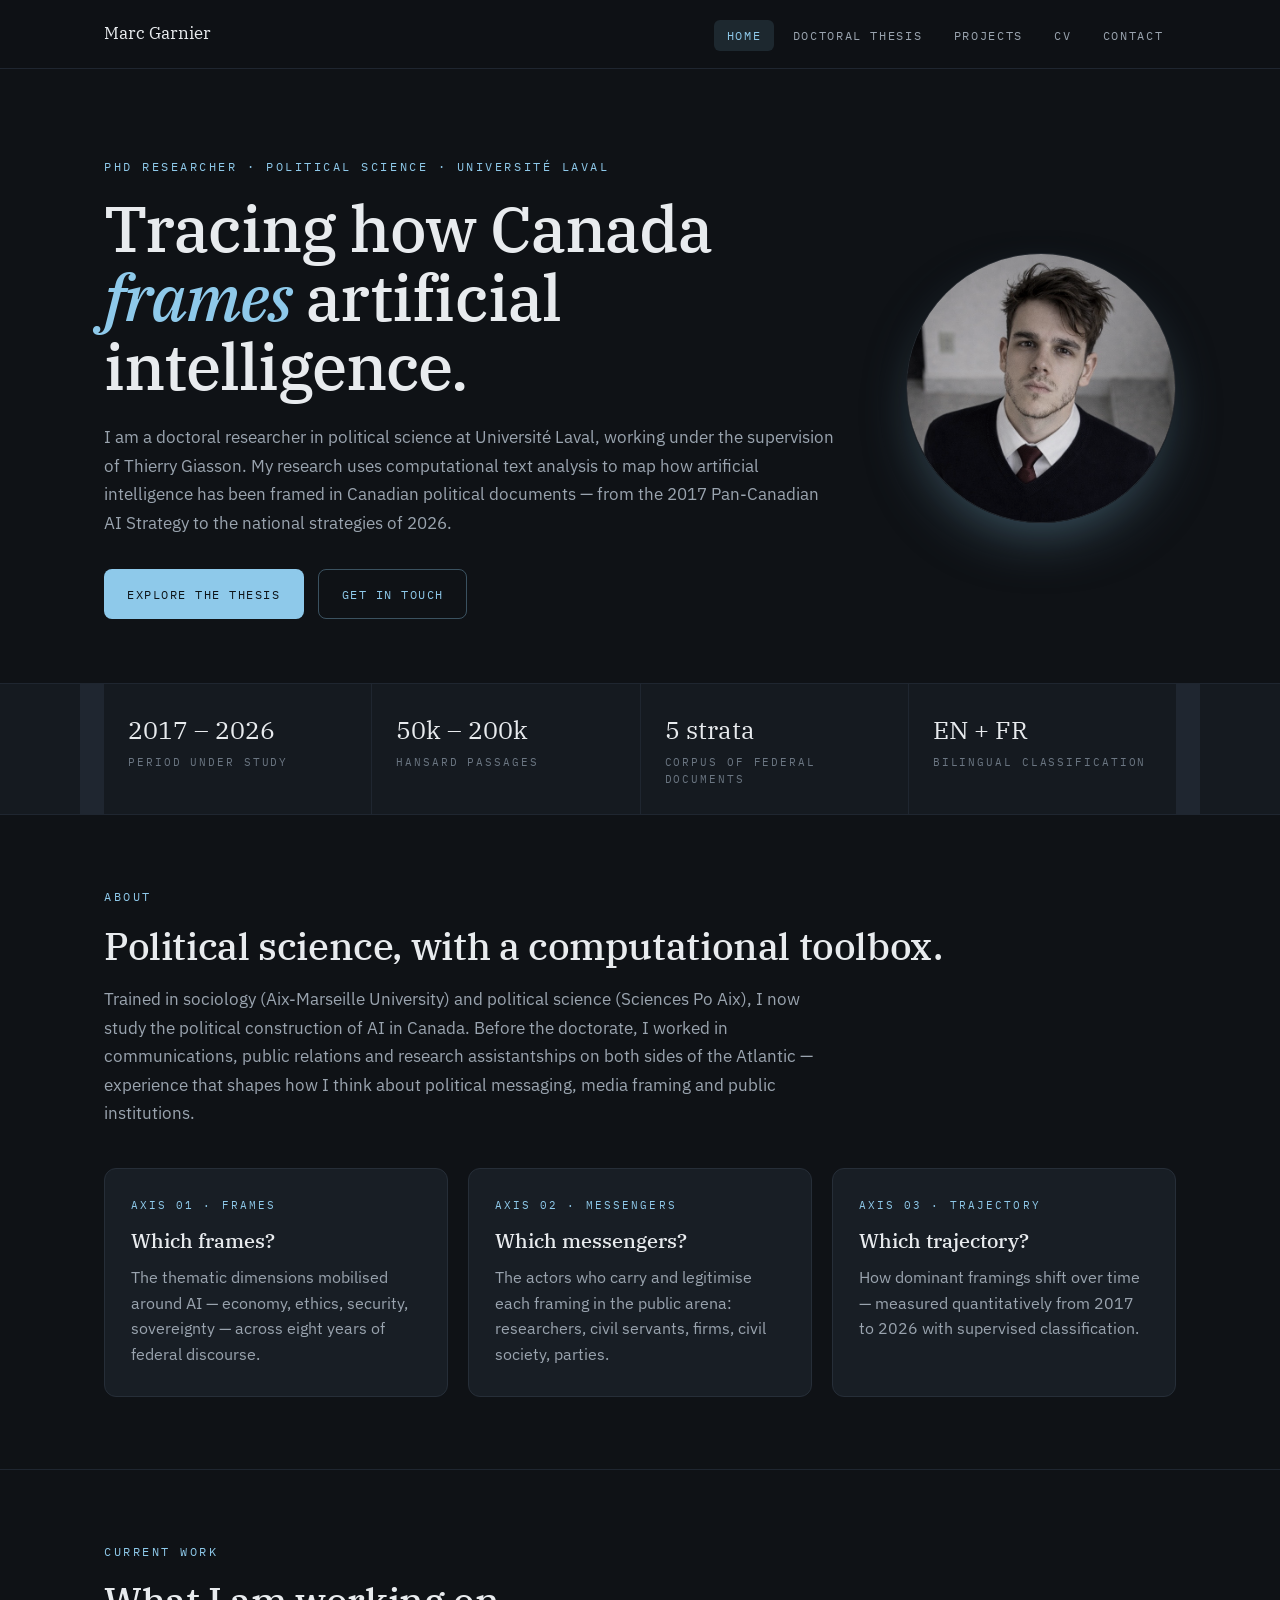
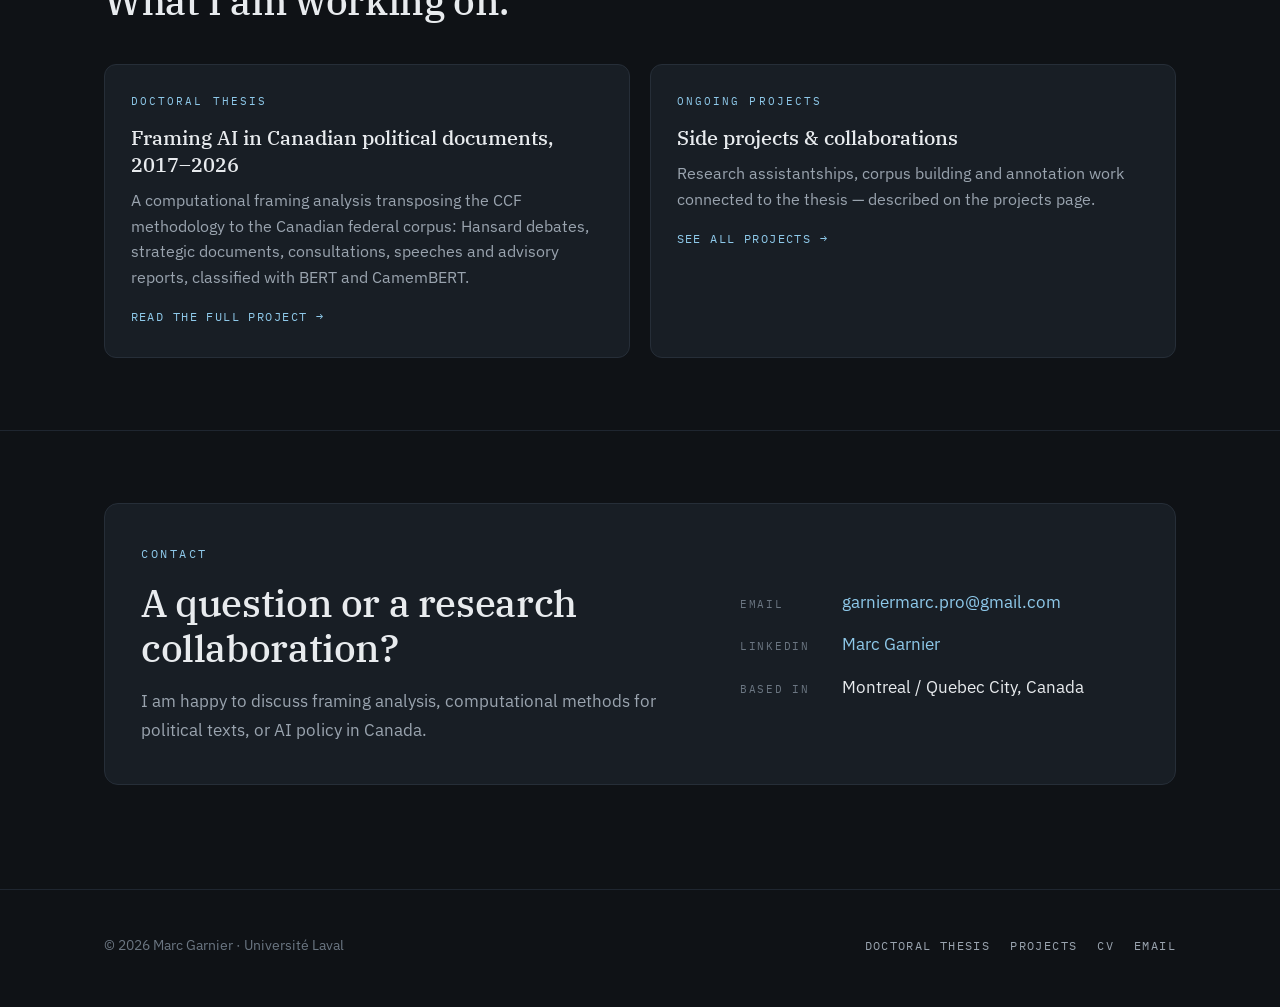
==== index.html @ b0f0dd77 "Personal academic site Co-Authored-By: Claude Fable 5 <noreply@anthropic.com>" ====
<!DOCTYPE html>
<html lang="en">
<head>
  <meta charset="UTF-8">
  <meta name="viewport" content="width=device-width, initial-scale=1.0">
  <title>Marc Garnier — PhD Researcher in Political Science</title>
  <meta name="description" content="Marc Garnier is a PhD researcher in political science at Université Laval, studying how artificial intelligence is framed in Canadian political documents (2017–2026).">
  <link rel="preconnect" href="https://fonts.googleapis.com">
  <link rel="preconnect" href="https://fonts.gstatic.com" crossorigin>
  <link href="https://fonts.googleapis.com/css2?family=IBM+Plex+Mono:wght@400;500&family=IBM+Plex+Sans:wght@400;500;600&family=IBM+Plex+Serif:ital,wght@0,400;0,500;1,400&display=swap" rel="stylesheet">
  <link rel="stylesheet" href="css/style.css">
</head>
<body>

  <header class="site-header">
    <div class="wrap nav">
      <a class="brand" href="index.html">
        Marc Garnier
      </a>
      <button class="nav-toggle" aria-expanded="false" aria-controls="nav-links">Menu</button>
      <ul class="nav-links" id="nav-links">
        <li><a href="index.html" class="active">Home</a></li>
        <li><a href="thesis.html">Doctoral thesis</a></li>
        <li><a href="projects.html">Projects</a></li>
        <li><a href="cv.html">CV</a></li>
        <li><a href="index.html#contact">Contact</a></li>
      </ul>
    </div>
  </header>

  <main>

    <!-- ================= Hero ================= -->
    <section class="hero">
      <div class="wrap hero-grid">
        <div>
          <span class="kicker">PhD Researcher · Political Science · Université Laval</span>
          <h1>Tracing how Canada <em>frames</em> artificial intelligence.</h1>
          <p class="lede">
            I am a doctoral researcher in political science at Université Laval, working under the
            supervision of Thierry Giasson. My research uses computational text analysis to map how
            artificial intelligence has been framed in Canadian political documents — from the 2017
            Pan-Canadian AI Strategy to the national strategies of 2026.
          </p>
          <div class="hero-actions">
            <a class="btn btn-primary" href="thesis.html">Explore the thesis</a>
            <a class="btn btn-ghost" href="index.html#contact">Get in touch</a>
          </div>
        </div>
        <div class="hero-portrait">
          <div class="portrait-frame">
            <img class="portrait" src="assets/portrait.jpg" alt="Portrait of Marc Garnier">
          </div>
        </div>
      </div>
    </section>

    <!-- ================= Stats ================= -->
    <section class="stats">
      <div class="wrap stats-grid">
        <div class="stat">
          <div class="value">2017 – 2026</div>
          <div class="label">Period under study</div>
        </div>
        <div class="stat">
          <div class="value">50k – 200k</div>
          <div class="label">Hansard passages</div>
        </div>
        <div class="stat">
          <div class="value">5 strata</div>
          <div class="label">Corpus of federal documents</div>
        </div>
        <div class="stat">
          <div class="value">EN + FR</div>
          <div class="label">Bilingual classification</div>
        </div>
      </div>
    </section>

    <!-- ================= About ================= -->
    <section class="section" id="about">
      <div class="wrap">
        <div class="section-head reveal">
          <span class="kicker">About</span>
          <h2 class="section-title">Political science, with a computational toolbox.</h2>
          <p class="lede">
            Trained in sociology (Aix-Marseille University) and political science
            (Sciences Po Aix), I now study the political construction of AI in Canada.
            Before the doctorate, I worked in communications, public relations and research
            assistantships on both sides of the Atlantic — experience that shapes how I think
            about political messaging, media framing and public institutions.
          </p>
        </div>
        <div class="card-grid">
          <div class="card reveal">
            <span class="card-label">Axis 01 · Frames</span>
            <h3>Which frames?</h3>
            <p>The thematic dimensions mobilised around AI — economy, ethics, security, sovereignty — across eight years of federal discourse.</p>
          </div>
          <div class="card reveal">
            <span class="card-label">Axis 02 · Messengers</span>
            <h3>Which messengers?</h3>
            <p>The actors who carry and legitimise each framing in the public arena: researchers, civil servants, firms, civil society, parties.</p>
          </div>
          <div class="card reveal">
            <span class="card-label">Axis 03 · Trajectory</span>
            <h3>Which trajectory?</h3>
            <p>How dominant framings shift over time — measured quantitatively from 2017 to 2026 with supervised classification.</p>
          </div>
        </div>
      </div>
    </section>

    <!-- ================= Research snapshot ================= -->
    <section class="section">
      <div class="wrap">
        <div class="section-head reveal">
          <span class="kicker">Current work</span>
          <h2 class="section-title">What I am working on.</h2>
        </div>
        <div class="card-grid two">
          <div class="card reveal">
            <span class="card-label">Doctoral thesis</span>
            <h3>Framing AI in Canadian political documents, 2017–2026</h3>
            <p>
              A computational framing analysis transposing the CCF methodology to the Canadian
              federal corpus: Hansard debates, strategic documents, consultations, speeches and
              advisory reports, classified with BERT and CamemBERT.
            </p>
            <a class="card-link" href="thesis.html">Read the full project →</a>
          </div>
          <div class="card reveal">
            <span class="card-label">Ongoing projects</span>
            <h3>Side projects &amp; collaborations</h3>
            <p>
              Research assistantships, corpus building and annotation work connected to the
              thesis — described on the projects page.
            </p>
            <a class="card-link" href="projects.html">See all projects →</a>
          </div>
        </div>
      </div>
    </section>

    <!-- ================= Contact ================= -->
    <section class="section" id="contact">
      <div class="wrap">
        <div class="contact-panel reveal">
          <div>
            <span class="kicker">Contact</span>
            <h2 class="section-title">A question or a research collaboration?</h2>
            <p class="lede">
              I am happy to discuss framing analysis, computational methods for political texts,
              or AI policy in Canada.
            </p>
          </div>
          <ul class="contact-list">
            <li>
              <span class="k">Email</span>
              <a href="mailto:garniermarc.pro@gmail.com">garniermarc.pro@gmail.com</a>
            </li>
            <li>
              <span class="k">LinkedIn</span>
              <a href="https://www.linkedin.com/in/marc-garnier-917a4429a/" target="_blank" rel="noopener">Marc Garnier</a>
            </li>
            <li>
              <span class="k">Based in</span>
              <span>Montreal / Quebec City, Canada</span>
            </li>
          </ul>
        </div>
      </div>
    </section>

  </main>

  <footer class="site-footer">
    <div class="wrap footer-grid">
      <p>© <span data-year>2026</span> Marc Garnier · Université Laval</p>
      <ul class="footer-links">
        <li><a href="thesis.html">Doctoral thesis</a></li>
        <li><a href="projects.html">Projects</a></li>
        <li><a href="cv.html">CV</a></li>
        <li><a href="mailto:garniermarc.pro@gmail.com">Email</a></li>
      </ul>
    </div>
  </footer>

  <script src="js/main.js"></script>
</body>
</html>
---- css/style.css ----
/* ==========================================================================
   Marc Garnier — personal academic site
   Palette : anthracite + glacier blue
   Type    : IBM Plex Serif (display) · IBM Plex Sans (body) · IBM Plex Mono (labels)
   ========================================================================== */

:root {
  --bg: #0f1216;
  --bg-raised: #151a20;
  --bg-panel: #181e25;
  --border: #262e38;
  --border-soft: #1f2630;
  --text: #e8ebee;
  --text-muted: #9aa4af;
  --text-faint: #6b7682;
  --accent: #8ec9ea;
  --accent-strong: #aedbf5;
  --accent-dim: rgba(142, 201, 234, 0.12);
  --accent-border: rgba(142, 201, 234, 0.35);

  /* annotation span colours (thesis page) */
  --tag-econ: #86d3a5;
  --tag-ethics: #d8b46f;
  --tag-risk: #e59a9a;
  --tag-security: #b3a1e6;

  --serif: "IBM Plex Serif", Georgia, serif;
  --sans: "IBM Plex Sans", -apple-system, "Segoe UI", sans-serif;
  --mono: "IBM Plex Mono", "SF Mono", monospace;

  --maxw: 1120px;
}

* { margin: 0; padding: 0; box-sizing: border-box; }

html { scroll-behavior: smooth; }

body {
  background: var(--bg);
  color: var(--text);
  font-family: var(--sans);
  font-size: 1.0625rem;
  line-height: 1.65;
  -webkit-font-smoothing: antialiased;
}

a { color: var(--accent); text-decoration: none; }
a:hover { color: var(--accent-strong); }

img { max-width: 100%; display: block; }

.wrap {
  max-width: var(--maxw);
  margin: 0 auto;
  padding: 0 1.5rem;
}

/* --------------------------------------------------------------------------
   Small typographic atoms
   -------------------------------------------------------------------------- */

.kicker {
  font-family: var(--mono);
  font-size: 0.72rem;
  letter-spacing: 0.22em;
  text-transform: uppercase;
  color: var(--accent);
  display: block;
  margin-bottom: 1.1rem;
}

.section-title {
  font-family: var(--serif);
  font-weight: 500;
  font-size: clamp(1.7rem, 3.4vw, 2.4rem);
  line-height: 1.18;
  letter-spacing: -0.01em;
  margin-bottom: 1rem;
}

.lede {
  color: var(--text-muted);
  font-size: 1.08rem;
  max-width: 46rem;
}

.mono-num {
  font-family: var(--mono);
  color: var(--accent);
}

/* --------------------------------------------------------------------------
   Header / navigation
   -------------------------------------------------------------------------- */

.site-header {
  position: sticky;
  top: 0;
  z-index: 50;
  background: rgba(15, 18, 22, 0.85);
  backdrop-filter: blur(12px);
  -webkit-backdrop-filter: blur(12px);
  border-bottom: 1px solid var(--border-soft);
}

.nav {
  display: flex;
  align-items: center;
  justify-content: space-between;
  height: 4.25rem;
}

.brand {
  display: flex;
  align-items: center;
  gap: 0.75rem;
  color: var(--text);
  font-family: var(--serif);
  font-size: 1.06rem;
}
.brand:hover { color: var(--text); }

.brand .monogram {
  width: 2.15rem;
  height: 2.15rem;
  border-radius: 50%;
  background: var(--accent-dim);
  border: 1px solid var(--accent-border);
  color: var(--accent);
  font-family: var(--mono);
  font-size: 0.78rem;
  display: flex;
  align-items: center;
  justify-content: center;
}

.nav-links {
  display: flex;
  align-items: center;
  gap: 0.35rem;
  list-style: none;
}

.nav-links a {
  font-family: var(--mono);
  font-size: 0.74rem;
  letter-spacing: 0.14em;
  text-transform: uppercase;
  color: var(--text-muted);
  padding: 0.5rem 0.8rem;
  border-radius: 6px;
  transition: color 0.15s, background 0.15s;
}

.nav-links a:hover { color: var(--text); background: var(--bg-panel); }

.nav-links a.active {
  color: var(--accent);
  background: var(--accent-dim);
}

.nav-toggle {
  display: none;
  background: none;
  border: 1px solid var(--border);
  border-radius: 6px;
  color: var(--text);
  font-family: var(--mono);
  font-size: 0.8rem;
  padding: 0.45rem 0.7rem;
  cursor: pointer;
}

@media (max-width: 760px) {
  .nav-toggle { display: block; }
  .nav-links {
    display: none;
    position: absolute;
    top: 4.25rem;
    left: 0;
    right: 0;
    flex-direction: column;
    align-items: stretch;
    background: var(--bg-raised);
    border-bottom: 1px solid var(--border);
    padding: 0.75rem 1.25rem 1rem;
    gap: 0.15rem;
  }
  .nav-links.open { display: flex; }
  .nav-links a { display: block; }
}

/* --------------------------------------------------------------------------
   Hero
   -------------------------------------------------------------------------- */

.hero {
  padding: 5.5rem 0 4rem;
  position: relative;
  overflow: hidden;
}

.hero-grid {
  display: grid;
  grid-template-columns: minmax(0, 1fr) auto;
  gap: 3rem;
  align-items: center;
}

.hero h1 {
  font-family: var(--serif);
  font-weight: 500;
  font-size: clamp(2.4rem, 5.6vw, 4rem);
  line-height: 1.08;
  letter-spacing: -0.015em;
  margin-bottom: 1.4rem;
}

.hero h1 em {
  font-style: italic;
  color: var(--accent);
}

.hero .lede { margin-bottom: 2rem; }

.hero-actions { display: flex; flex-wrap: wrap; gap: 0.9rem; }

.btn {
  display: inline-block;
  font-family: var(--mono);
  font-size: 0.78rem;
  letter-spacing: 0.12em;
  text-transform: uppercase;
  padding: 0.85rem 1.4rem;
  border-radius: 8px;
  border: 1px solid var(--accent-border);
  transition: background 0.15s, color 0.15s;
}

.btn-primary {
  background: var(--accent);
  color: #0d1418;
}
.btn-primary:hover { background: var(--accent-strong); color: #0d1418; }

.btn-ghost { color: var(--accent); }
.btn-ghost:hover { background: var(--accent-dim); color: var(--accent-strong); }

/* portrait placeholder — replace with <img class="portrait"> when ready */
.portrait-placeholder {
  width: clamp(180px, 22vw, 250px);
  height: clamp(180px, 22vw, 250px);
  border-radius: 50%;
  background:
    radial-gradient(circle at 30% 25%, rgba(142, 201, 234, 0.16), transparent 55%),
    var(--bg-panel);
  border: 1px solid var(--border);
  display: flex;
  align-items: center;
  justify-content: center;
  flex-direction: column;
  gap: 0.4rem;
}

.portrait-placeholder .initials {
  font-family: var(--serif);
  font-size: 3.4rem;
  color: var(--accent);
}

.portrait-placeholder .hint {
  font-family: var(--mono);
  font-size: 0.62rem;
  letter-spacing: 0.18em;
  text-transform: uppercase;
  color: var(--text-faint);
}

.hero-portrait {
  display: flex;
  justify-content: center;
}

.portrait-frame {
  position: relative;
  width: clamp(190px, 23vw, 270px);
  aspect-ratio: 1;
  border-radius: 50%;
  /* soft glacier halo behind the photo */
  box-shadow:
    0 24px 60px -22px rgba(142, 201, 234, 0.5),
    0 10px 40px -20px rgba(0, 0, 0, 0.85);
  transition: transform 0.5s cubic-bezier(0.22, 1, 0.36, 1),
              box-shadow 0.5s ease;
}

img.portrait {
  display: block;
  width: 100%;
  height: 100%;
  border-radius: 50%;
  object-fit: cover;
  object-position: 50% 0%;
  border: 1px solid var(--border);
  filter: grayscale(0.35) contrast(1.04) brightness(0.98);
  transition: filter 0.5s ease;
}

.portrait-frame:hover {
  transform: translateY(-4px);
  box-shadow:
    0 30px 70px -22px rgba(142, 201, 234, 0.65),
    0 12px 44px -20px rgba(0, 0, 0, 0.85);
}

.portrait-frame:hover img.portrait {
  filter: grayscale(0) contrast(1.02) brightness(1);
}

@media (prefers-reduced-motion: reduce) {
  .portrait-frame, img.portrait { transition: none; }
}

@media (max-width: 820px) {
  .hero-grid { grid-template-columns: 1fr; }
  .hero-grid > .hero-portrait { order: -1; }
}

/* --------------------------------------------------------------------------
   Stats band
   -------------------------------------------------------------------------- */

.stats {
  border-top: 1px solid var(--border-soft);
  border-bottom: 1px solid var(--border-soft);
  background: var(--bg-raised);
}

.stats-grid {
  display: grid;
  grid-template-columns: repeat(4, 1fr);
  gap: 1px;
  background: var(--border-soft);
}

.stat {
  background: var(--bg-raised);
  padding: 1.6rem 1.5rem;
}

.stat .value {
  font-family: var(--serif);
  font-size: 1.55rem;
  color: var(--text);
  margin-bottom: 0.2rem;
}

.stat .label {
  font-family: var(--mono);
  font-size: 0.66rem;
  letter-spacing: 0.18em;
  text-transform: uppercase;
  color: var(--text-faint);
}

@media (max-width: 760px) {
  .stats-grid { grid-template-columns: repeat(2, 1fr); }
}

/* --------------------------------------------------------------------------
   Sections & cards
   -------------------------------------------------------------------------- */

.section { padding: 4.5rem 0; }

.section + .section { border-top: 1px solid var(--border-soft); }

.section-head { margin-bottom: 2.5rem; }

.card-grid {
  display: grid;
  grid-template-columns: repeat(3, 1fr);
  gap: 1.25rem;
}

.card-grid.two { grid-template-columns: repeat(2, 1fr); }

@media (max-width: 900px) { .card-grid { grid-template-columns: 1fr 1fr; } }
@media (max-width: 620px) { .card-grid, .card-grid.two { grid-template-columns: 1fr; } }

.card {
  background: var(--bg-panel);
  border: 1px solid var(--border);
  border-radius: 12px;
  padding: 1.75rem 1.6rem;
  transition: border-color 0.2s, transform 0.2s;
}

.card:hover { border-color: var(--accent-border); }

.card .card-label {
  font-family: var(--mono);
  font-size: 0.66rem;
  letter-spacing: 0.2em;
  text-transform: uppercase;
  color: var(--accent);
  display: block;
  margin-bottom: 0.9rem;
}

.card h3 {
  font-family: var(--serif);
  font-weight: 500;
  font-size: 1.28rem;
  line-height: 1.3;
  margin-bottom: 0.6rem;
}

.card p { color: var(--text-muted); font-size: 0.98rem; }

.card .card-link {
  display: inline-block;
  margin-top: 1rem;
  font-family: var(--mono);
  font-size: 0.74rem;
  letter-spacing: 0.12em;
  text-transform: uppercase;
}

/* --------------------------------------------------------------------------
   Timeline (thesis page)
   -------------------------------------------------------------------------- */

.timeline {
  list-style: none;
  border-left: 1px solid var(--border);
  margin-left: 0.4rem;
  padding-left: 2rem;
  display: grid;
  gap: 1.9rem;
}

.timeline li { position: relative; }

.timeline li::before {
  content: "";
  position: absolute;
  left: calc(-2rem - 5px);
  top: 0.5rem;
  width: 9px;
  height: 9px;
  border-radius: 50%;
  background: var(--bg);
  border: 2px solid var(--accent);
}

.timeline .year {
  font-family: var(--mono);
  font-size: 0.85rem;
  letter-spacing: 0.1em;
  color: var(--accent);
  display: block;
  margin-bottom: 0.25rem;
}

.timeline h3 {
  font-family: var(--serif);
  font-weight: 500;
  font-size: 1.15rem;
  margin-bottom: 0.25rem;
}

.timeline p { color: var(--text-muted); font-size: 0.96rem; max-width: 40rem; }

/* --------------------------------------------------------------------------
   Numbered pipeline steps
   -------------------------------------------------------------------------- */

.steps {
  display: grid;
  grid-template-columns: repeat(4, 1fr);
  gap: 1.25rem;
  counter-reset: step;
}

@media (max-width: 900px) { .steps { grid-template-columns: 1fr 1fr; } }
@media (max-width: 620px) { .steps { grid-template-columns: 1fr; } }

.step {
  background: var(--bg-panel);
  border: 1px solid var(--border);
  border-radius: 12px;
  padding: 1.6rem 1.5rem;
}

.step .num {
  font-family: var(--mono);
  font-size: 0.8rem;
  color: var(--accent);
  display: block;
  margin-bottom: 0.8rem;
}

.step h3 {
  font-family: var(--serif);
  font-weight: 500;
  font-size: 1.12rem;
  margin-bottom: 0.4rem;
}

.step p { color: var(--text-muted); font-size: 0.94rem; }

/* --------------------------------------------------------------------------
   Annotated sentence demo (thesis page)
   -------------------------------------------------------------------------- */

.annotation-demo {
  background: var(--bg-panel);
  border: 1px solid var(--border);
  border-radius: 12px;
  padding: 2rem 2rem 1.6rem;
}

.annotation-demo .source {
  font-family: var(--mono);
  font-size: 0.7rem;
  letter-spacing: 0.16em;
  text-transform: uppercase;
  color: var(--text-faint);
  display: block;
  margin-bottom: 1.2rem;
}

.annotation-demo .sentence {
  font-family: var(--serif);
  font-size: 1.25rem;
  line-height: 2.15;
}

.ann {
  padding: 0.12em 0.35em;
  border-radius: 4px;
  border-bottom: 2px solid;
  white-space: normal;
}

.ann .ann-tag {
  font-family: var(--mono);
  font-size: 0.58rem;
  letter-spacing: 0.1em;
  text-transform: uppercase;
  vertical-align: super;
  margin-left: 0.35em;
  opacity: 0.9;
}

.ann-econ     { background: rgba(134, 211, 165, 0.13); border-color: var(--tag-econ); }
.ann-econ .ann-tag { color: var(--tag-econ); }
.ann-ethics   { background: rgba(216, 180, 111, 0.13); border-color: var(--tag-ethics); }
.ann-ethics .ann-tag { color: var(--tag-ethics); }
.ann-risk     { background: rgba(229, 154, 154, 0.13); border-color: var(--tag-risk); }
.ann-risk .ann-tag { color: var(--tag-risk); }
.ann-security { background: rgba(179, 161, 230, 0.13); border-color: var(--tag-security); }
.ann-security .ann-tag { color: var(--tag-security); }

/* taxonomy chips */

.taxonomy { display: grid; gap: 1.6rem; margin-top: 2.2rem; }

.taxonomy .group-label {
  font-family: var(--mono);
  font-size: 0.7rem;
  letter-spacing: 0.18em;
  text-transform: uppercase;
  color: var(--text-faint);
  margin-bottom: 0.6rem;
}

.chips { display: flex; flex-wrap: wrap; gap: 0.5rem; }

.chip {
  font-family: var(--mono);
  font-size: 0.74rem;
  letter-spacing: 0.06em;
  padding: 0.4rem 0.75rem;
  border-radius: 999px;
  border: 1px solid var(--border);
  color: var(--text-muted);
  background: var(--bg-raised);
}

/* --------------------------------------------------------------------------
   Corpus strata table
   -------------------------------------------------------------------------- */

.strata { display: grid; gap: 1px; background: var(--border-soft); border: 1px solid var(--border-soft); border-radius: 12px; overflow: hidden; }

.stratum {
  display: grid;
  grid-template-columns: 4.5rem minmax(0, 1.15fr) minmax(0, 2fr) minmax(0, 1fr);
  gap: 1.25rem;
  align-items: baseline;
  background: var(--bg-panel);
  padding: 1.3rem 1.5rem;
}

.stratum .idx { font-family: var(--mono); font-size: 0.85rem; color: var(--accent); }

.stratum h3 { font-family: var(--serif); font-weight: 500; font-size: 1.08rem; }

.stratum .detail { color: var(--text-muted); font-size: 0.94rem; }

.stratum .src {
  font-family: var(--mono);
  font-size: 0.72rem;
  color: var(--text-faint);
  text-align: right;
}

@media (max-width: 820px) {
  .stratum { grid-template-columns: 3rem 1fr; }
  .stratum .detail { grid-column: 2; }
  .stratum .src { grid-column: 2; text-align: left; }
}

/* --------------------------------------------------------------------------
   CV page
   -------------------------------------------------------------------------- */

.cv-section { margin-bottom: 3.5rem; }

.cv-entries { display: grid; gap: 0; border-top: 1px solid var(--border-soft); }

.cv-entry {
  display: grid;
  grid-template-columns: 11rem minmax(0, 1fr);
  gap: 1.5rem;
  padding: 1.6rem 0;
  border-bottom: 1px solid var(--border-soft);
}

.cv-entry .when {
  font-family: var(--mono);
  font-size: 0.78rem;
  letter-spacing: 0.06em;
  color: var(--text-faint);
  padding-top: 0.25rem;
}

.cv-entry h3 {
  font-family: var(--serif);
  font-weight: 500;
  font-size: 1.18rem;
  margin-bottom: 0.15rem;
}

.cv-entry .org {
  color: var(--accent);
  font-size: 0.95rem;
  margin-bottom: 0.45rem;
}

.cv-entry .org .loc { color: var(--text-faint); }

.cv-entry p { color: var(--text-muted); font-size: 0.97rem; max-width: 44rem; }

@media (max-width: 680px) {
  .cv-entry { grid-template-columns: 1fr; gap: 0.3rem; }
}

/* --------------------------------------------------------------------------
   Contact
   -------------------------------------------------------------------------- */

.contact-panel {
  background: var(--bg-panel);
  border: 1px solid var(--border);
  border-radius: 14px;
  padding: 2.5rem 2.25rem;
  display: grid;
  grid-template-columns: minmax(0, 1.4fr) minmax(0, 1fr);
  gap: 2.5rem;
  align-items: center;
}

.contact-list { list-style: none; display: grid; gap: 0.9rem; }

.contact-list li {
  display: flex;
  align-items: baseline;
  gap: 0.9rem;
}

.contact-list .k {
  font-family: var(--mono);
  font-size: 0.68rem;
  letter-spacing: 0.16em;
  text-transform: uppercase;
  color: var(--text-faint);
  min-width: 5.5rem;
}

@media (max-width: 760px) {
  .contact-panel { grid-template-columns: 1fr; }
}

/* --------------------------------------------------------------------------
   Footer
   -------------------------------------------------------------------------- */

.site-footer {
  border-top: 1px solid var(--border-soft);
  padding: 2.5rem 0 3rem;
  margin-top: 2rem;
}

.footer-grid {
  display: flex;
  flex-wrap: wrap;
  justify-content: space-between;
  align-items: baseline;
  gap: 1rem;
}

.site-footer p {
  color: var(--text-faint);
  font-size: 0.85rem;
}

.footer-links { display: flex; gap: 1.25rem; list-style: none; }

.footer-links a {
  font-family: var(--mono);
  font-size: 0.72rem;
  letter-spacing: 0.12em;
  text-transform: uppercase;
  color: var(--text-muted);
}
.footer-links a:hover { color: var(--accent); }

/* --------------------------------------------------------------------------
   Reveal animation
   -------------------------------------------------------------------------- */

.reveal {
  opacity: 0;
  transform: translateY(14px);
  transition: opacity 0.55s ease, transform 0.55s ease;
}

.reveal.visible { opacity: 1; transform: none; }

@media (prefers-reduced-motion: reduce) {
  .reveal { opacity: 1; transform: none; transition: none; }
  html { scroll-behavior: auto; }
}
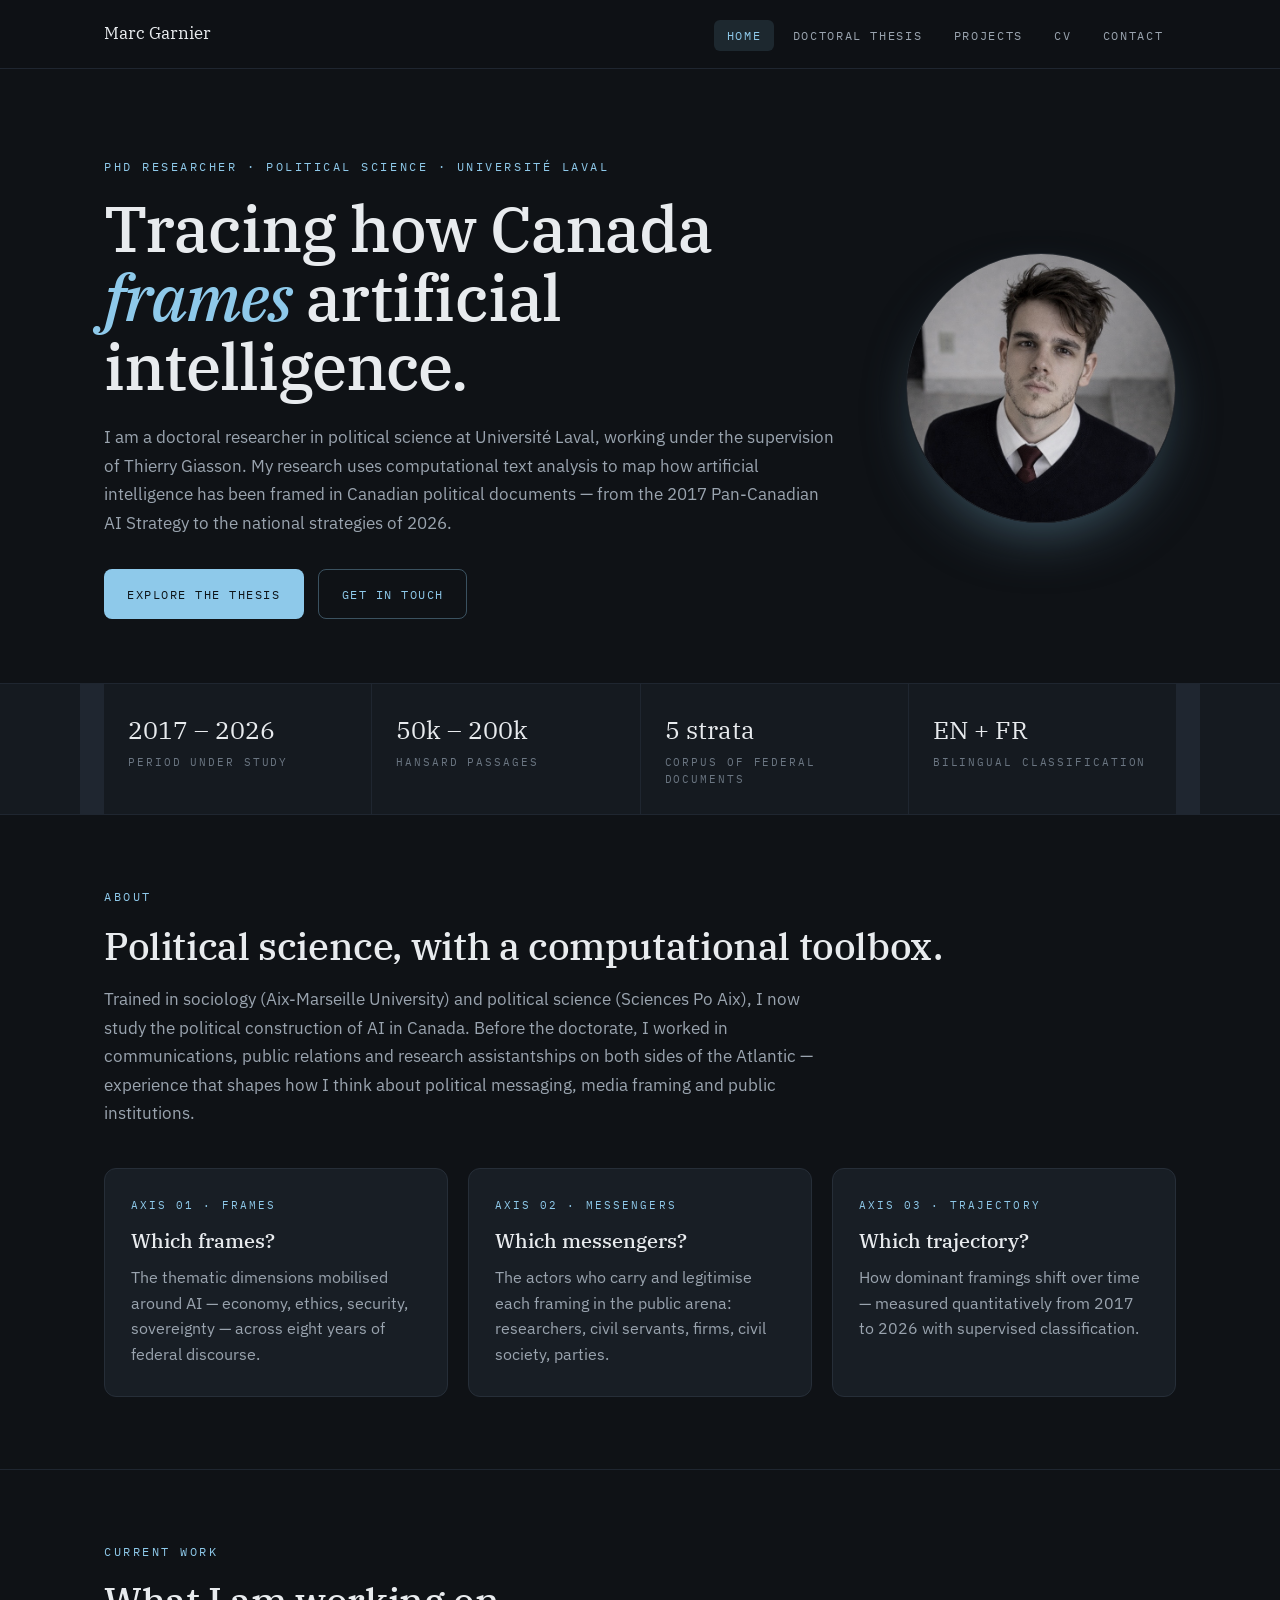
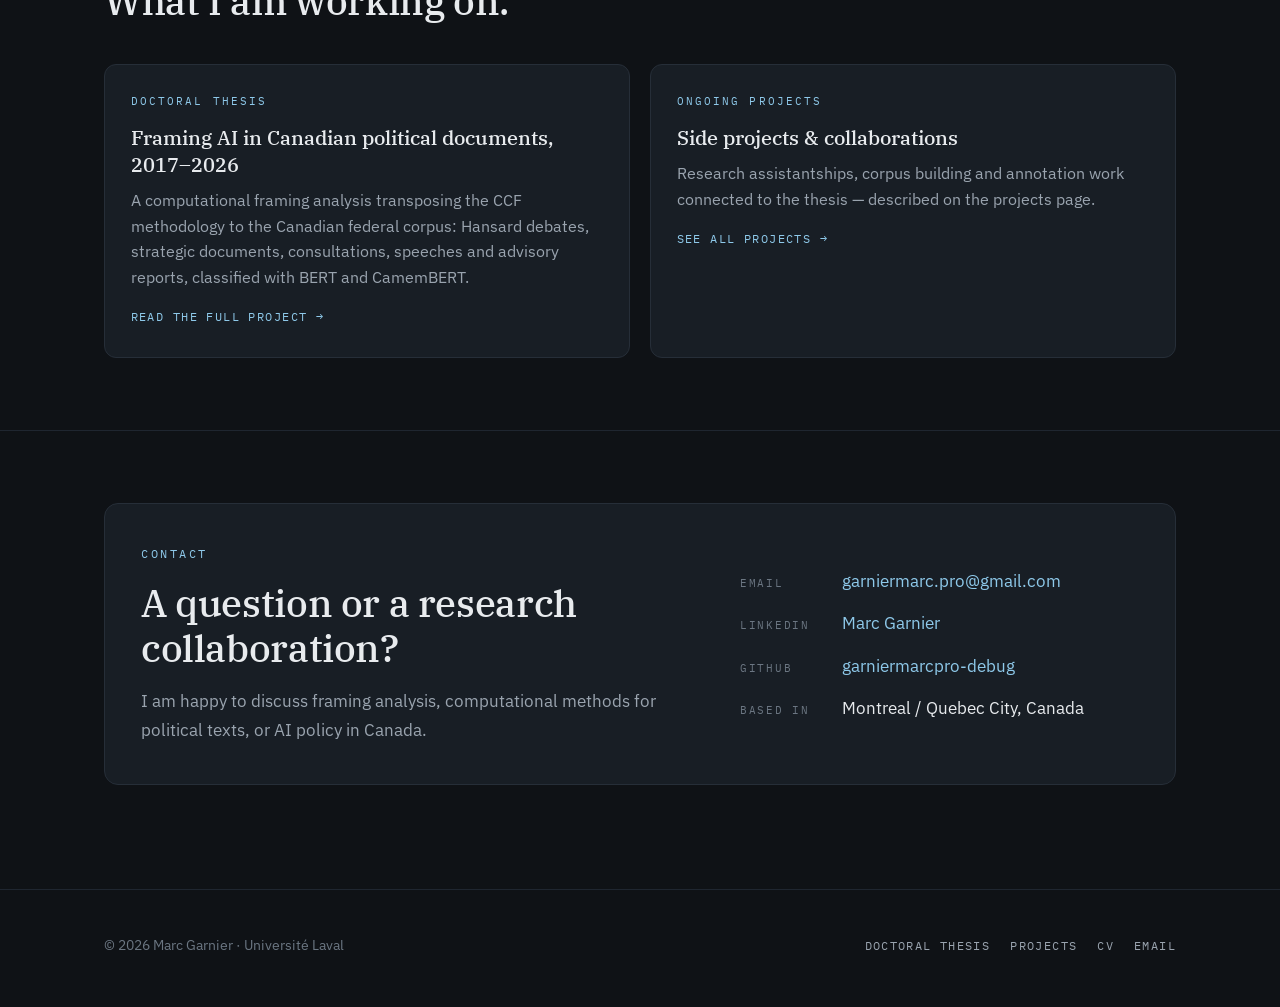
==== commit 3b5a0547: "Add GitHub link to contact block Co-Authored-By: Claude Fable 5 <noreply@anthropic.com>" ====
--- a/index.html
+++ b/index.html
@@ -164,6 +164,10 @@
               <a href="https://www.linkedin.com/in/marc-garnier-917a4429a/" target="_blank" rel="noopener">Marc Garnier</a>
             </li>
             <li>
+              <span class="k">GitHub</span>
+              <a href="https://github.com/garniermarcpro-debug" target="_blank" rel="noopener">garniermarcpro-debug</a>
+            </li>
+            <li>
               <span class="k">Based in</span>
               <span>Montreal / Quebec City, Canada</span>
             </li>
--- a/css/style.css
+++ b/css/style.css
@@ -669,6 +669,73 @@
 }
 
 /* --------------------------------------------------------------------------
+   Chart gallery (project pages)
+   -------------------------------------------------------------------------- */
+
+.chart-gallery {
+  display: grid;
+  grid-template-columns: repeat(3, 1fr);
+  gap: 1.25rem;
+}
+
+@media (max-width: 900px) { .chart-gallery { grid-template-columns: 1fr 1fr; } }
+@media (max-width: 600px) { .chart-gallery { grid-template-columns: 1fr; } }
+
+.chart-fig { margin: 0; }
+
+.chart-fig a {
+  display: block;
+  border: 1px solid var(--border);
+  border-radius: 12px;
+  overflow: hidden;
+  background: var(--bg-raised);
+}
+
+.chart-fig a:hover { border-color: var(--accent-border); }
+
+.chart-fig img {
+  width: 100%;
+  height: 260px;
+  object-fit: cover;
+  object-position: top center;
+  display: block;
+  transition: transform 0.5s cubic-bezier(0.22, 1, 0.36, 1);
+}
+
+.chart-fig a:hover img { transform: scale(1.03); }
+
+.chart-fig figcaption { padding-top: 1rem; }
+
+.chart-fig .type {
+  font-family: var(--mono);
+  font-size: 0.64rem;
+  letter-spacing: 0.18em;
+  text-transform: uppercase;
+  color: var(--accent);
+  display: block;
+  margin-bottom: 0.35rem;
+}
+
+.chart-fig h4 {
+  font-family: var(--serif);
+  font-weight: 500;
+  font-size: 1.05rem;
+  margin-bottom: 0.25rem;
+}
+
+.chart-fig p { color: var(--text-muted); font-size: 0.9rem; }
+
+.chart-note {
+  font-family: var(--mono);
+  font-size: 0.72rem;
+  letter-spacing: 0.04em;
+  color: var(--text-faint);
+  margin-top: 1.75rem;
+  max-width: 46rem;
+  line-height: 1.6;
+}
+
+/* --------------------------------------------------------------------------
    Contact
    -------------------------------------------------------------------------- */
 
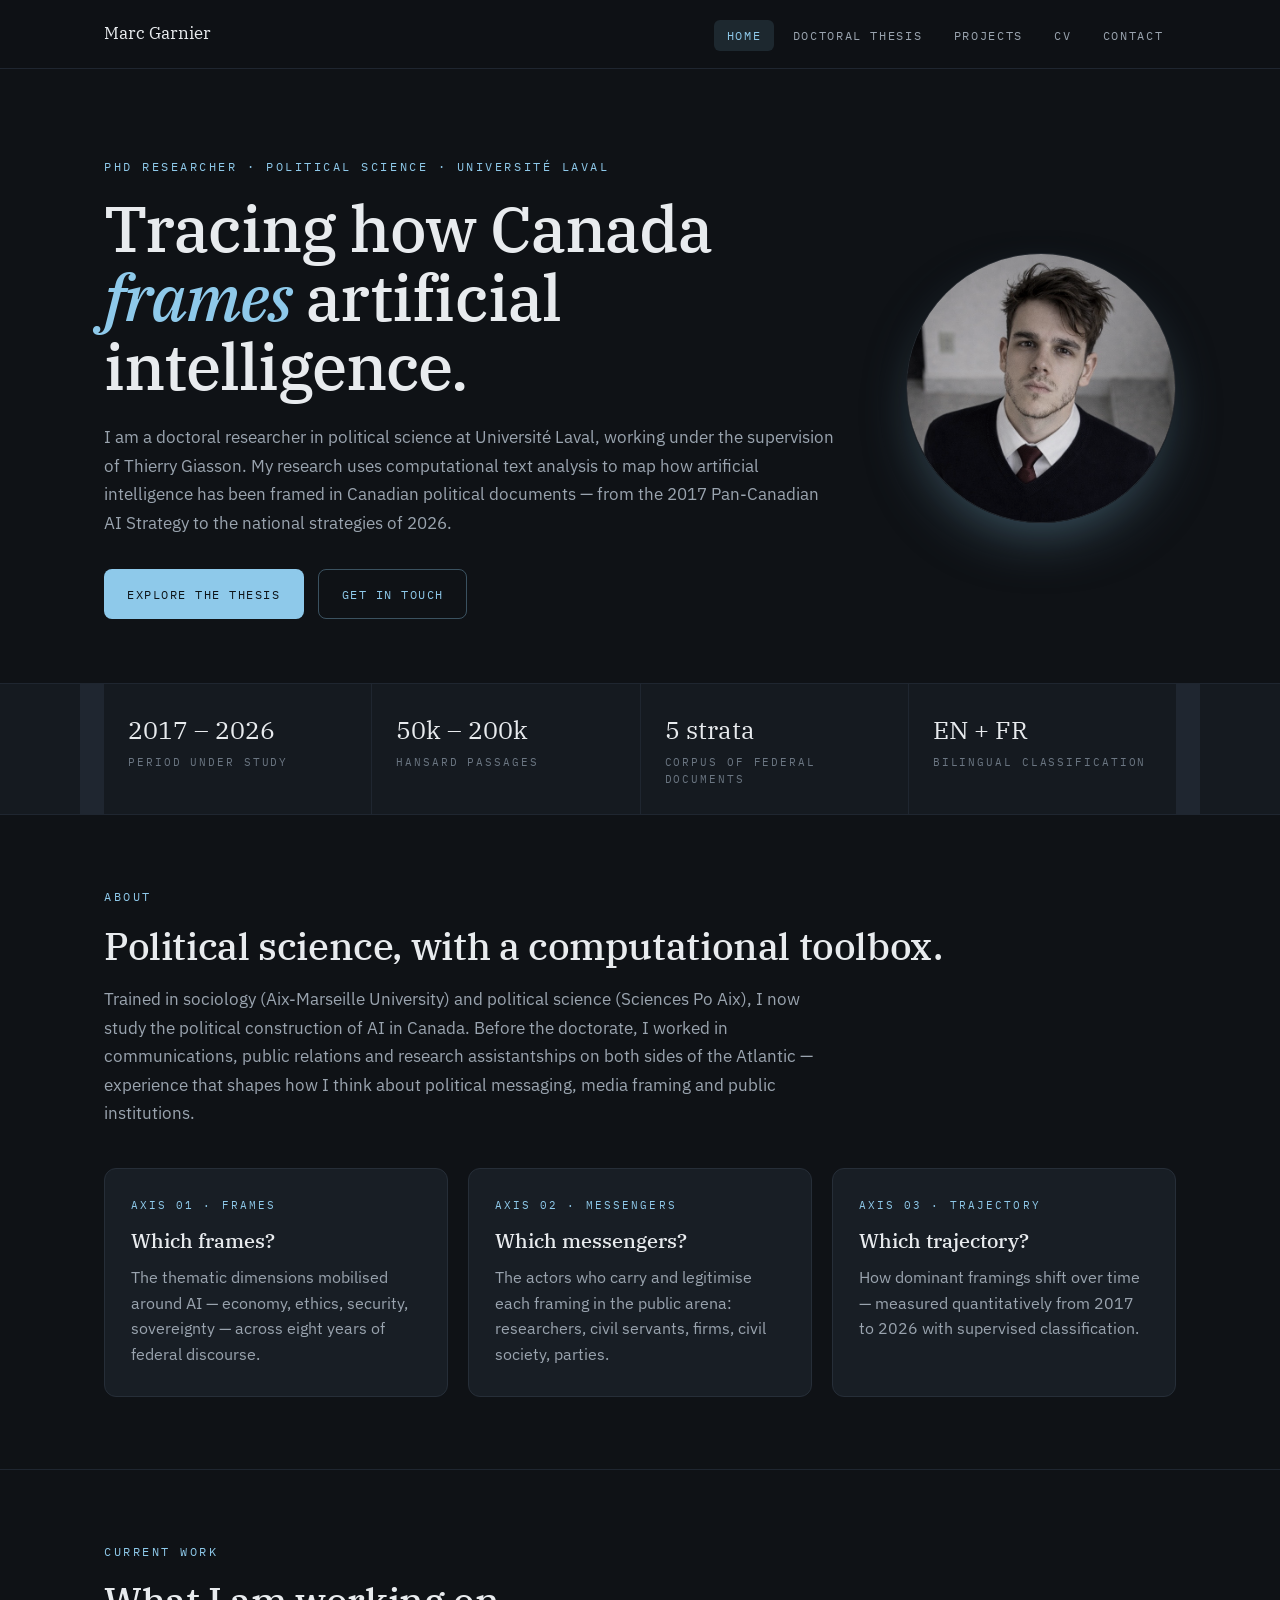
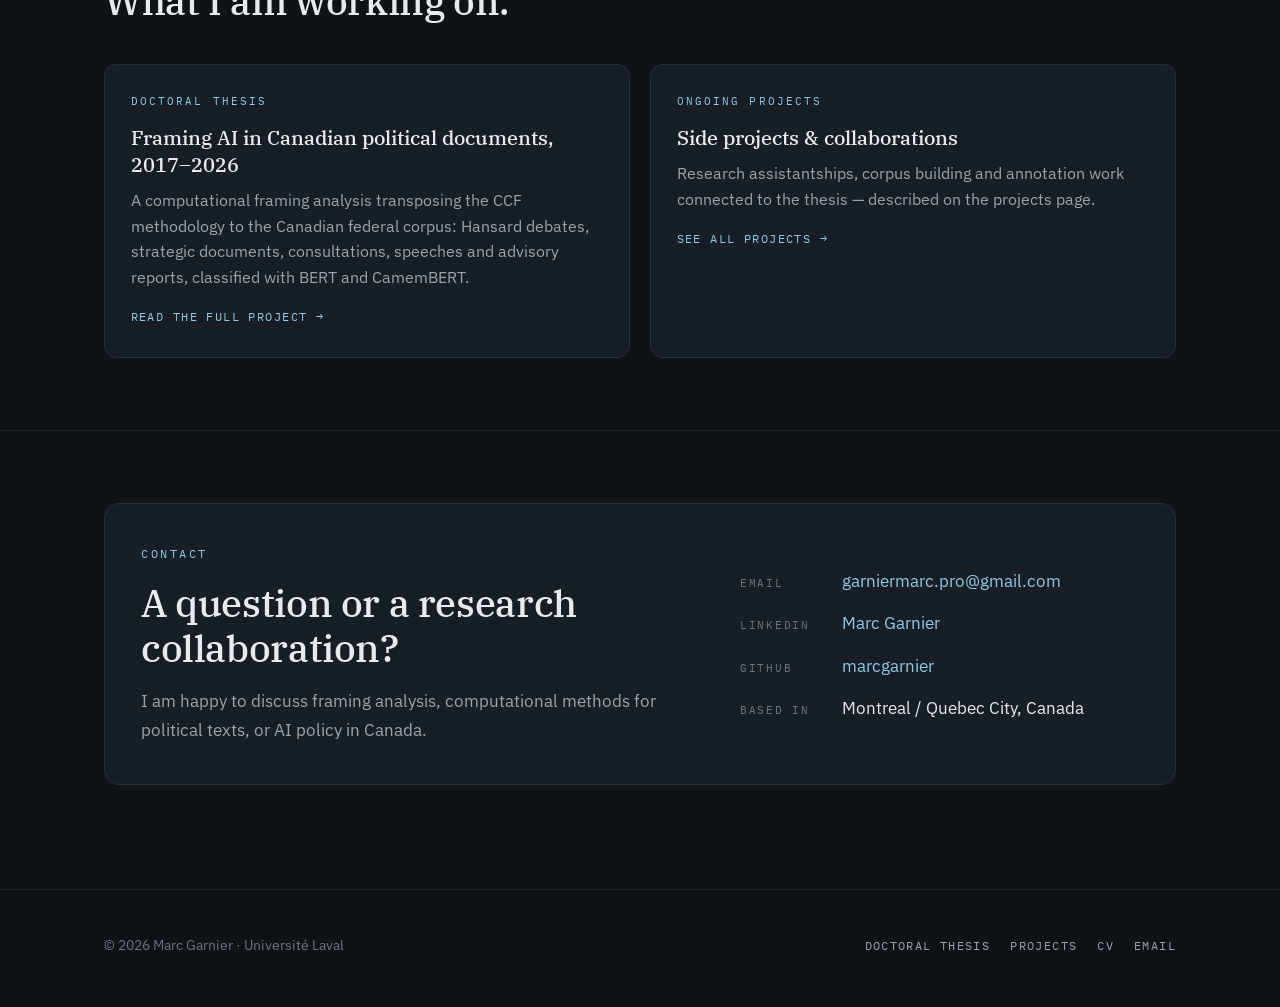
==== commit 37185bea: "Update GitHub link to new username Co-Authored-By: Claude Fable 5 <noreply@anthropic.com>" ====
--- a/index.html
+++ b/index.html
@@ -165,7 +165,7 @@
             </li>
             <li>
               <span class="k">GitHub</span>
-              <a href="https://github.com/garniermarcpro-debug" target="_blank" rel="noopener">garniermarcpro-debug</a>
+              <a href="https://github.com/marcgarnier" target="_blank" rel="noopener">marcgarnier</a>
             </li>
             <li>
               <span class="k">Based in</span>
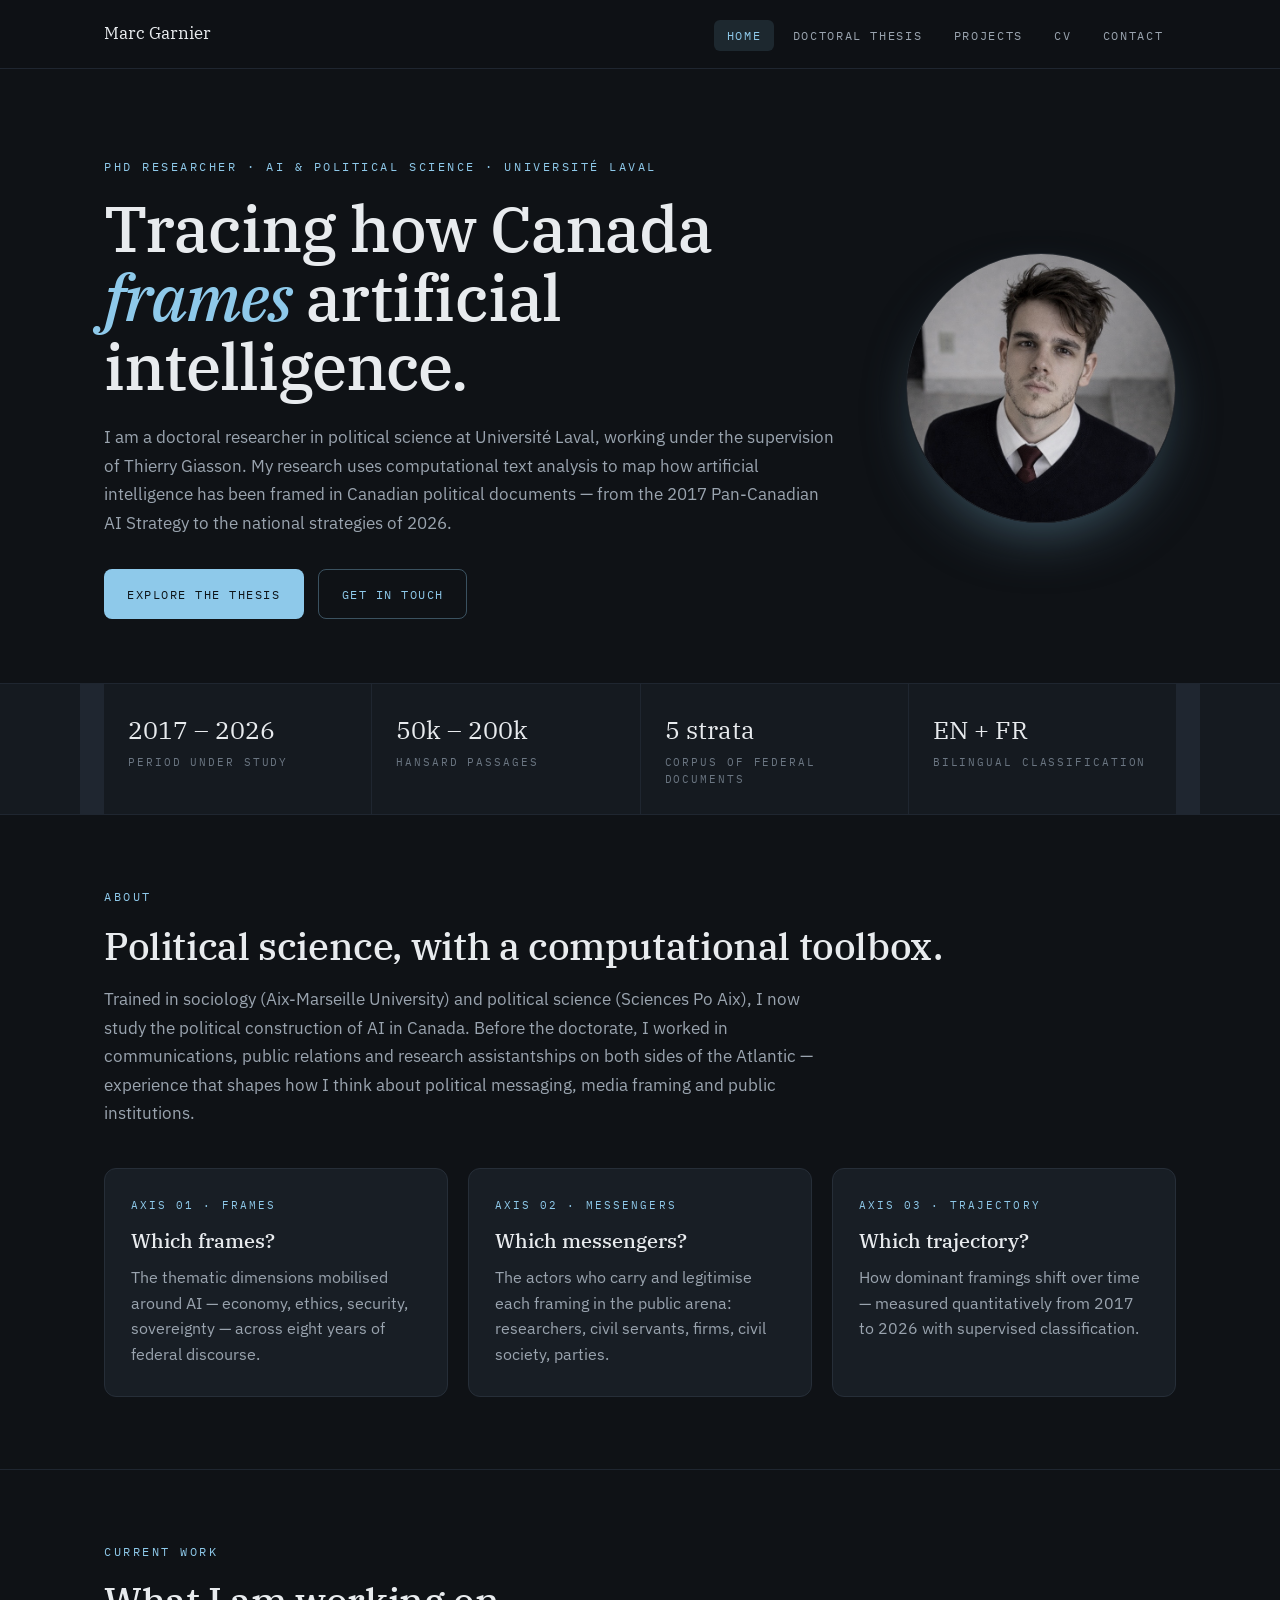
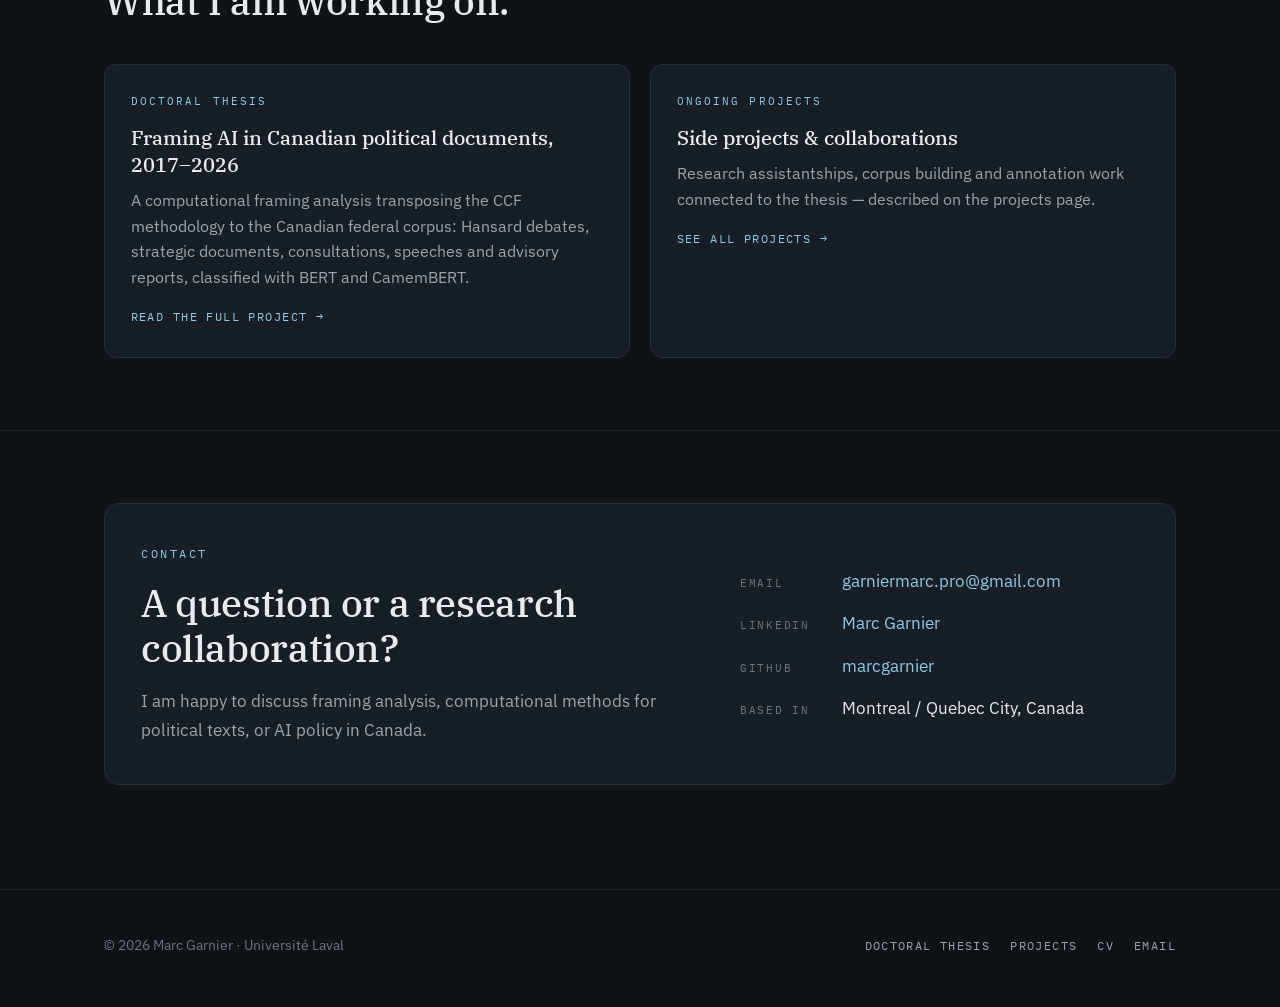
==== commit e4cc3374: "Update index.html" ====
--- a/index.html
+++ b/index.html
@@ -34,7 +34,7 @@
     <section class="hero">
       <div class="wrap hero-grid">
         <div>
-          <span class="kicker">PhD Researcher · Political Science · Université Laval</span>
+          <span class="kicker">PhD Researcher · AI & Political Science · Université Laval</span>
           <h1>Tracing how Canada <em>frames</em> artificial intelligence.</h1>
           <p class="lede">
             I am a doctoral researcher in political science at Université Laval, working under the
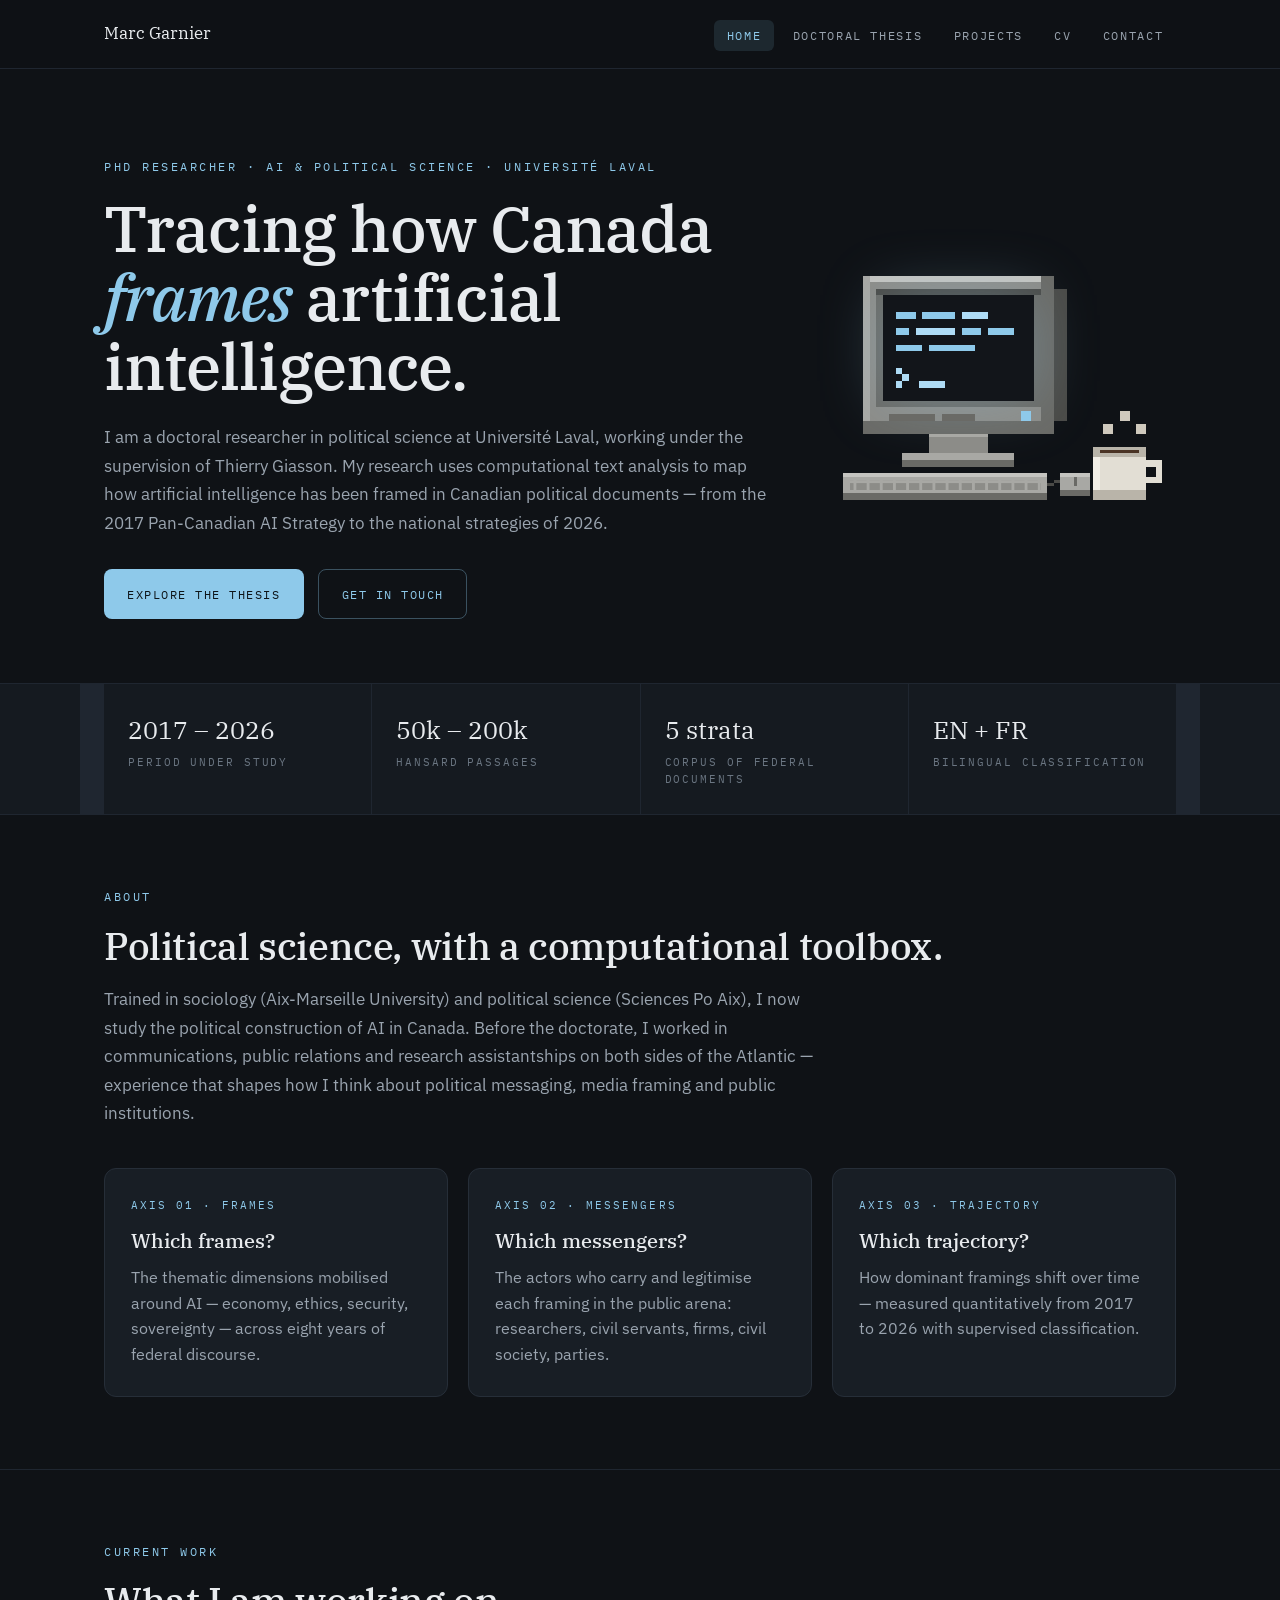
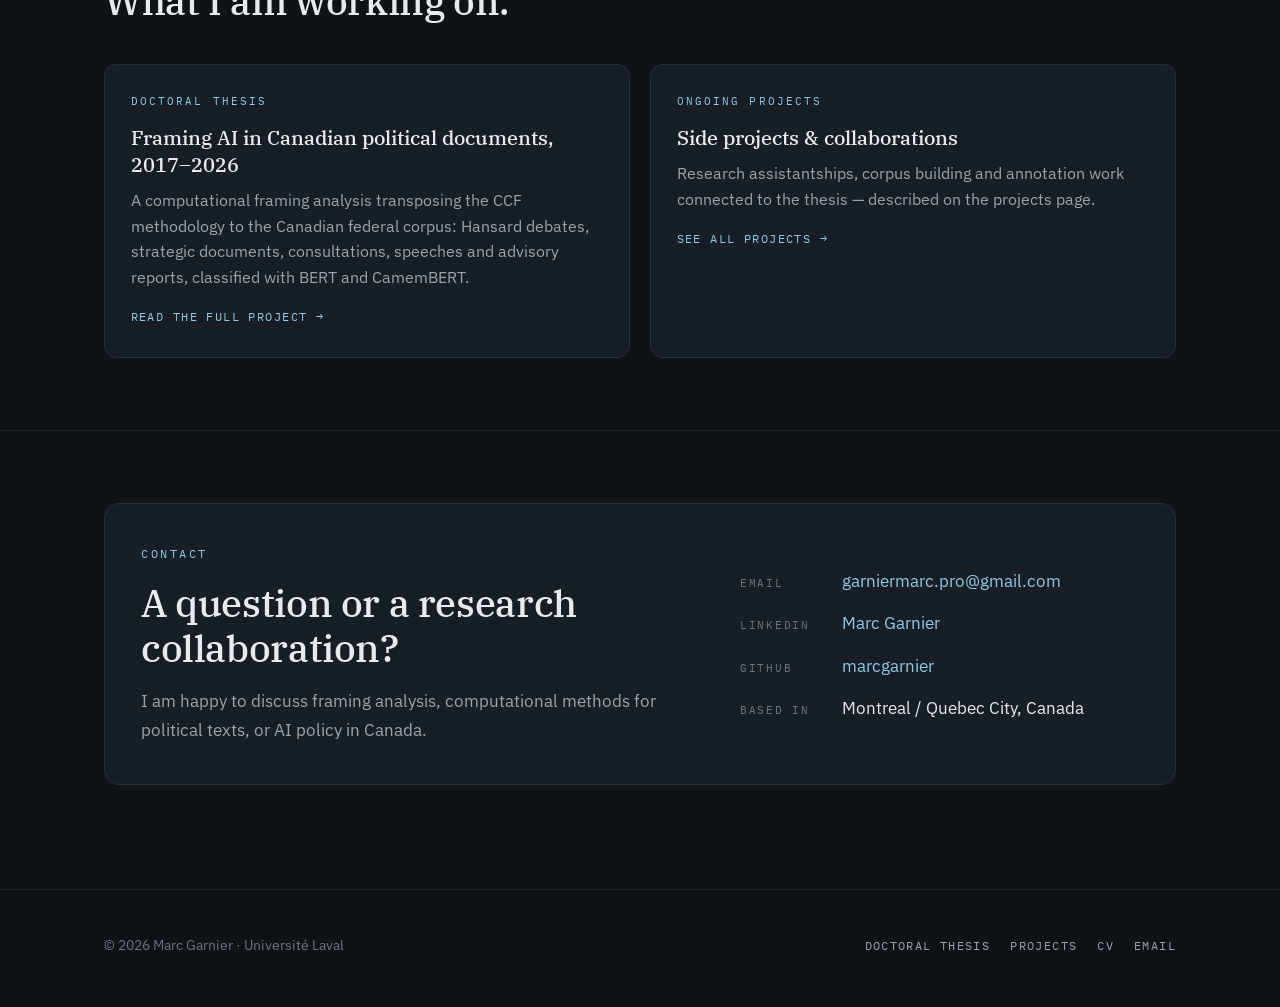
==== commit 8a4dcc8e: "Replace hero portrait with an 8-bit computer illustration Co-Authored-By: Claude Fable 5 <noreply@an" ====
--- a/index.html
+++ b/index.html
@@ -48,9 +48,96 @@
           </div>
         </div>
         <div class="hero-portrait">
-          <div class="portrait-frame">
-            <img class="portrait" src="assets/portrait.jpg" alt="Portrait of Marc Garnier">
-          </div>
+          <!-- Vintage computer. To restore the photo instead, replace this <svg> block with:
+               <div class="portrait-frame"><img class="portrait" src="assets/portrait.jpg" alt="Portrait of Marc Garnier"></div> -->
+          <svg class="retro-computer" viewBox="28 0 105 80" role="img"
+               shape-rendering="crispEdges"
+               aria-label="Pixel-art illustration of a vintage computer printing lines of text on its screen, with a cup of coffee beside it">
+
+            <defs>
+              <clipPath id="rcScreenClip"><rect x="44" y="12" width="46" height="32"/></clipPath>
+              <pattern id="rcKeys" width="4" height="3" patternUnits="userSpaceOnUse">
+                <rect width="3" height="2" fill="#8c8c88"/>
+              </pattern>
+            </defs>
+
+            <!-- ================= monitor ================= -->
+            <rect x="96" y="10" width="4"  height="40" fill="#4a4a47"/>
+            <rect x="38" y="6"  width="58" height="48" fill="#8c8c88"/>
+            <rect x="38" y="6"  width="58" height="2"  fill="#c4c4c0"/>
+            <rect x="38" y="6"  width="2"  height="48" fill="#a8a8a4"/>
+            <rect x="38" y="50" width="58" height="4"  fill="#6a6a66"/>
+            <rect x="92" y="6"  width="4"  height="48" fill="#6a6a66"/>
+
+            <!-- bezel + screen -->
+            <rect x="42" y="10" width="50" height="36" fill="#6a6a66"/>
+            <rect x="42" y="10" width="50" height="2"  fill="#4a4a47"/>
+            <g class="rc-screen-group">
+              <rect x="44" y="12" width="46" height="32" fill="#12151a"/>
+              <g clip-path="url(#rcScreenClip)">
+                <!-- rows of "words" printing one after another -->
+                <g class="rc-line" style="--d:0s">
+                  <rect x="48" y="17" width="6"  height="2" fill="#8ec9ea"/>
+                  <rect x="56" y="17" width="10" height="2" fill="#8ec9ea"/>
+                  <rect x="68" y="17" width="8"  height="2" fill="#aedbf5"/>
+                </g>
+                <g class="rc-line" style="--d:.6s">
+                  <rect x="48" y="22" width="4"  height="2" fill="#8ec9ea"/>
+                  <rect x="54" y="22" width="12" height="2" fill="#aedbf5"/>
+                  <rect x="68" y="22" width="6"  height="2" fill="#8ec9ea"/>
+                  <rect x="76" y="22" width="8"  height="2" fill="#8ec9ea"/>
+                </g>
+                <g class="rc-line" style="--d:1.2s">
+                  <rect x="48" y="27" width="8"  height="2" fill="#8ec9ea"/>
+                  <rect x="58" y="27" width="14" height="2" fill="#8ec9ea"/>
+                </g>
+                <!-- prompt chevron + blinking cursor -->
+                <rect x="48" y="34" width="2" height="2" fill="#aedbf5"/>
+                <rect x="50" y="36" width="2" height="2" fill="#aedbf5"/>
+                <rect x="48" y="38" width="2" height="2" fill="#aedbf5"/>
+                <rect class="rc-cursor" x="55" y="38" width="8" height="2" fill="#aedbf5"/>
+              </g>
+            </g>
+
+            <!-- vents + power LED -->
+            <rect x="46" y="48" width="14" height="2" fill="#6a6a66"/>
+            <rect x="62" y="48" width="10" height="2" fill="#6a6a66"/>
+            <rect class="rc-led" x="86" y="47" width="3" height="3" fill="#8ec9ea"/>
+
+            <!-- ================= stand ================= -->
+            <rect x="58" y="54" width="18" height="6" fill="#8c8c88"/>
+            <rect x="58" y="54" width="18" height="1" fill="#a8a8a4"/>
+            <rect x="50" y="60" width="34" height="4" fill="#a8a8a4"/>
+            <rect x="50" y="62" width="34" height="2" fill="#6a6a66"/>
+
+            <!-- ================= keyboard ================= -->
+            <rect x="32" y="66" width="62" height="8" fill="#a8a8a4"/>
+            <rect x="32" y="66" width="62" height="1" fill="#c4c4c0"/>
+            <rect x="34" y="68" width="58" height="4" fill="url(#rcKeys)"/>
+            <rect x="32" y="72" width="62" height="2" fill="#6a6a66"/>
+
+            <!-- ================= mouse + cable ================= -->
+            <rect x="98"  y="66" width="9" height="7" fill="#a8a8a4"/>
+            <rect x="98"  y="66" width="9" height="1" fill="#c4c4c0"/>
+            <rect x="102" y="67" width="1" height="3" fill="#6a6a66"/>
+            <rect x="98"  y="71" width="9" height="2" fill="#6a6a66"/>
+            <rect x="96"  y="68" width="2" height="1" fill="#4a4a47"/>
+            <rect x="94"  y="69" width="2" height="1" fill="#4a4a47"/>
+
+            <!-- ================= coffee cup ================= -->
+            <rect class="rc-steam" style="--sd:0s"   x="111" y="51" width="3" height="3" fill="#cfc9bd"/>
+            <rect class="rc-steam" style="--sd:1.1s" x="116" y="47" width="3" height="3" fill="#cfc9bd"/>
+            <rect class="rc-steam" style="--sd:2.2s" x="121" y="51" width="3" height="3" fill="#cfc9bd"/>
+            <rect x="124" y="62" width="5" height="2"  fill="#e2ded4"/>
+            <rect x="127" y="62" width="2" height="7"  fill="#e2ded4"/>
+            <rect x="124" y="67" width="5" height="2"  fill="#e2ded4"/>
+            <rect x="108" y="58" width="16" height="16" fill="#e2ded4"/>
+            <rect x="108" y="58" width="16" height="3"  fill="#b9b4a9"/>
+            <rect x="110" y="59" width="12" height="1"  fill="#4a3324"/>
+            <rect x="108" y="61" width="2"  height="13" fill="#f2eee6"/>
+            <rect x="108" y="71" width="16" height="3"  fill="#b9b4a9"/>
+
+          </svg>
         </div>
       </div>
     </section>
--- a/css/style.css
+++ b/css/style.css
@@ -669,6 +669,67 @@
 }
 
 /* --------------------------------------------------------------------------
+   Retro computer illustration (hero)
+   -------------------------------------------------------------------------- */
+
+.retro-computer {
+  width: clamp(250px, 27vw, 350px);
+  height: auto;
+  display: block;
+  overflow: visible;
+}
+
+/* faint CRT emission — kept subtle so the pixel edges stay hard */
+.rc-screen-group { filter: drop-shadow(0 0 9px rgba(142, 201, 234, 0.28)); }
+
+/* lines of "text" being printed */
+.rc-line {
+  transform-box: fill-box;
+  transform-origin: left center;
+  animation: rcType 5.5s var(--d, 0s) steps(5) infinite;
+}
+
+@keyframes rcType {
+  0%   { transform: scaleX(0);   opacity: 0; }
+  3%   {                          opacity: 1; }
+  10%  { transform: scaleX(1); }
+  78%  { transform: scaleX(1);   opacity: 1; }
+  88%  {                          opacity: 0.2; }
+  93%  { transform: scaleX(1);   opacity: 0; }
+  100% { transform: scaleX(0);   opacity: 0; }
+}
+
+.rc-cursor { animation: rcBlink 1.1s steps(1) infinite; }
+
+@keyframes rcBlink {
+  0%, 49%   { opacity: 1; }
+  50%, 100% { opacity: 0; }
+}
+
+.rc-led { animation: rcLed 2.6s ease-in-out infinite; }
+
+@keyframes rcLed {
+  0%, 100% { opacity: 1; }
+  50%      { opacity: 0.3; }
+}
+
+/* rising steam above the coffee cup — stepped, to stay in pixel character */
+.rc-steam { animation: rcSteam 3.4s var(--sd, 0s) steps(6) infinite; }
+
+@keyframes rcSteam {
+  0%   { transform: translateY(4px);   opacity: 0; }
+  25%  {                                opacity: 0.55; }
+  70%  {                                opacity: 0.3; }
+  100% { transform: translateY(-14px); opacity: 0; }
+}
+
+@media (prefers-reduced-motion: reduce) {
+  .rc-line { animation: none; transform: scaleX(1); opacity: 1; }
+  .rc-cursor, .rc-led, .rc-steam { animation: none; }
+  .rc-steam { opacity: 0; }
+}
+
+/* --------------------------------------------------------------------------
    Chart gallery (project pages)
    -------------------------------------------------------------------------- */
 
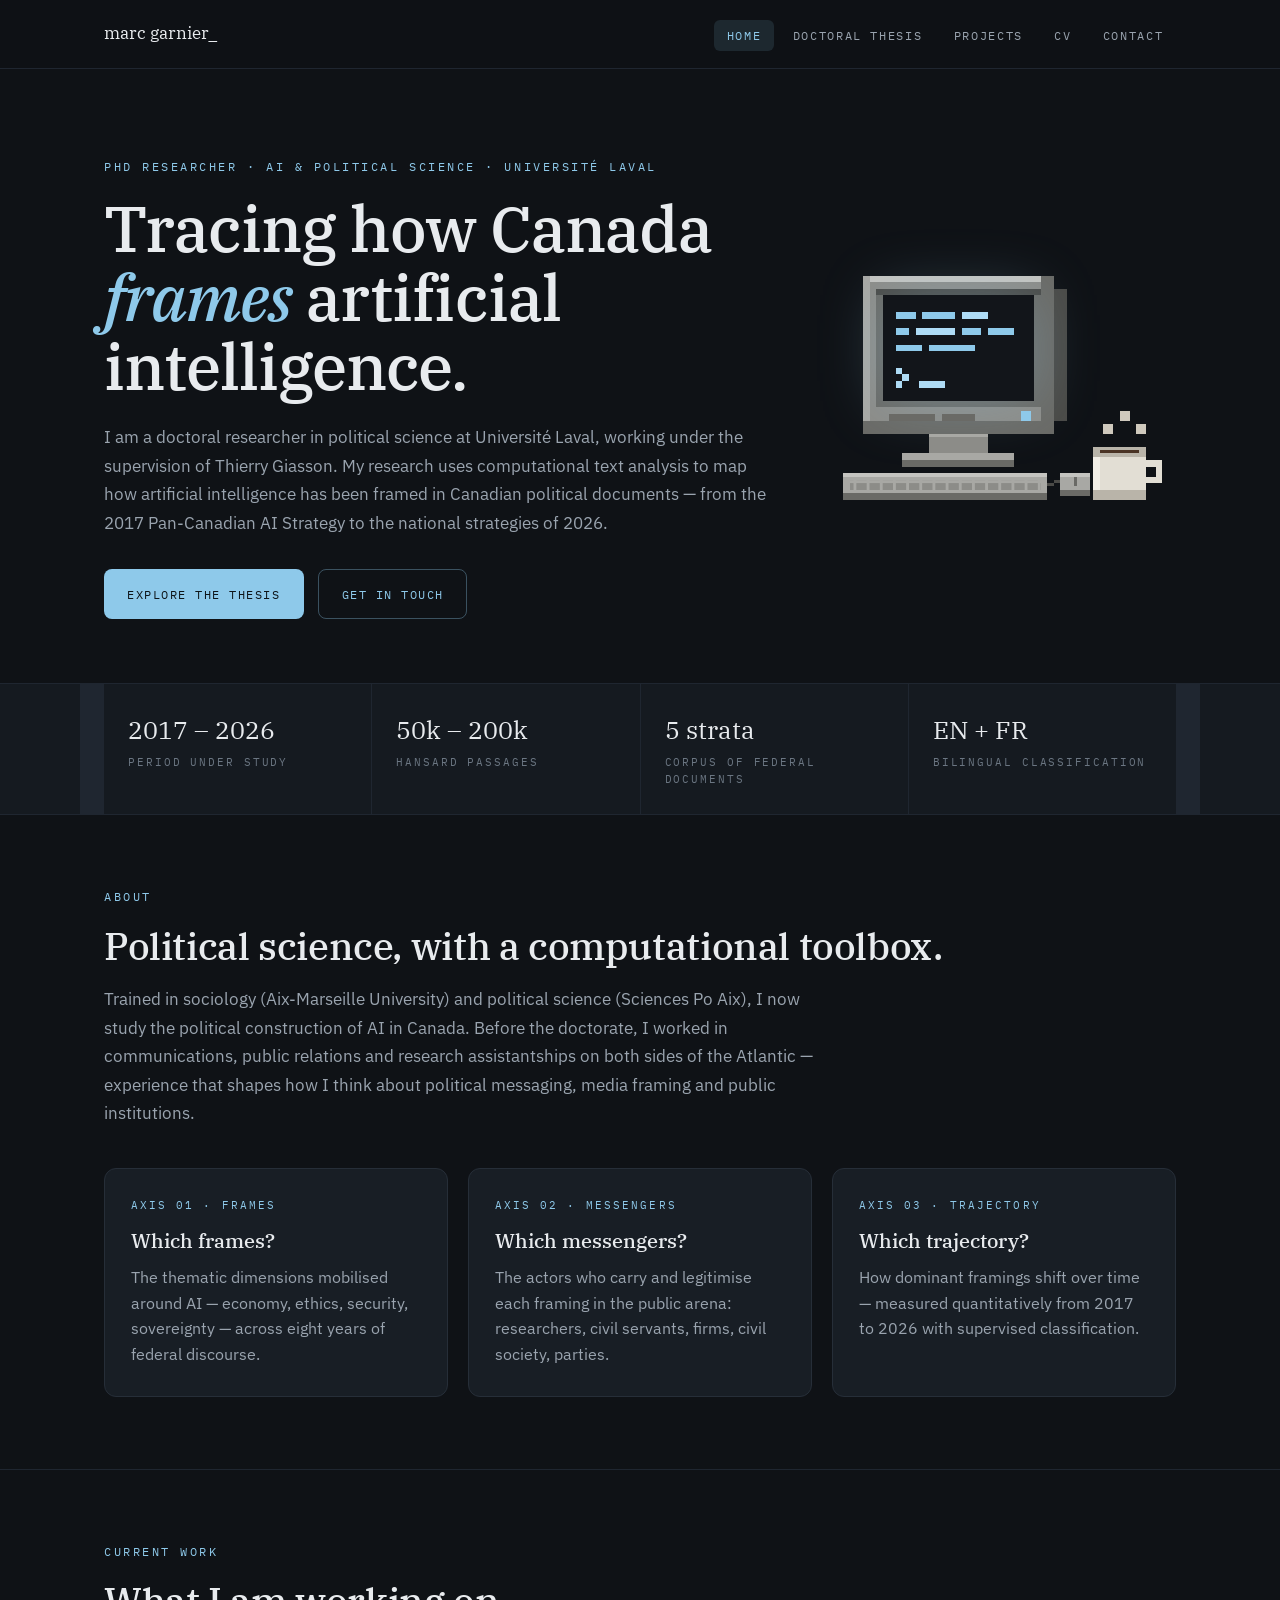
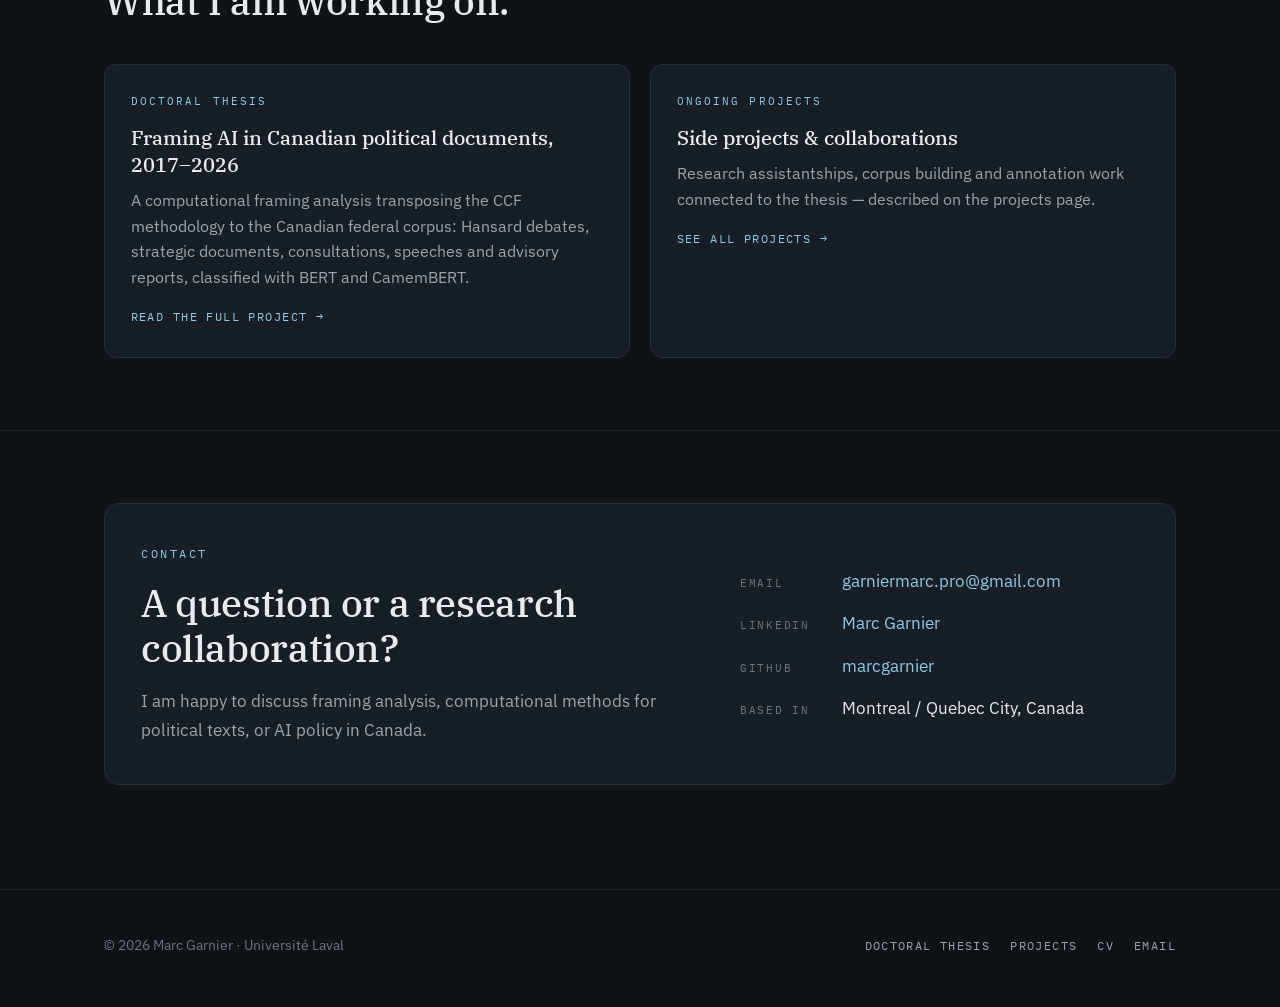
==== commit ee5fb92f: "Lowercase site brand to 'marc garnier_' across all pages Co-Authored-By: Claude Fable 5 <noreply@ant" ====
--- a/index.html
+++ b/index.html
@@ -15,7 +15,7 @@
   <header class="site-header">
     <div class="wrap nav">
       <a class="brand" href="index.html">
-        Marc Garnier
+        marc garnier_
       </a>
       <button class="nav-toggle" aria-expanded="false" aria-controls="nav-links">Menu</button>
       <ul class="nav-links" id="nav-links">
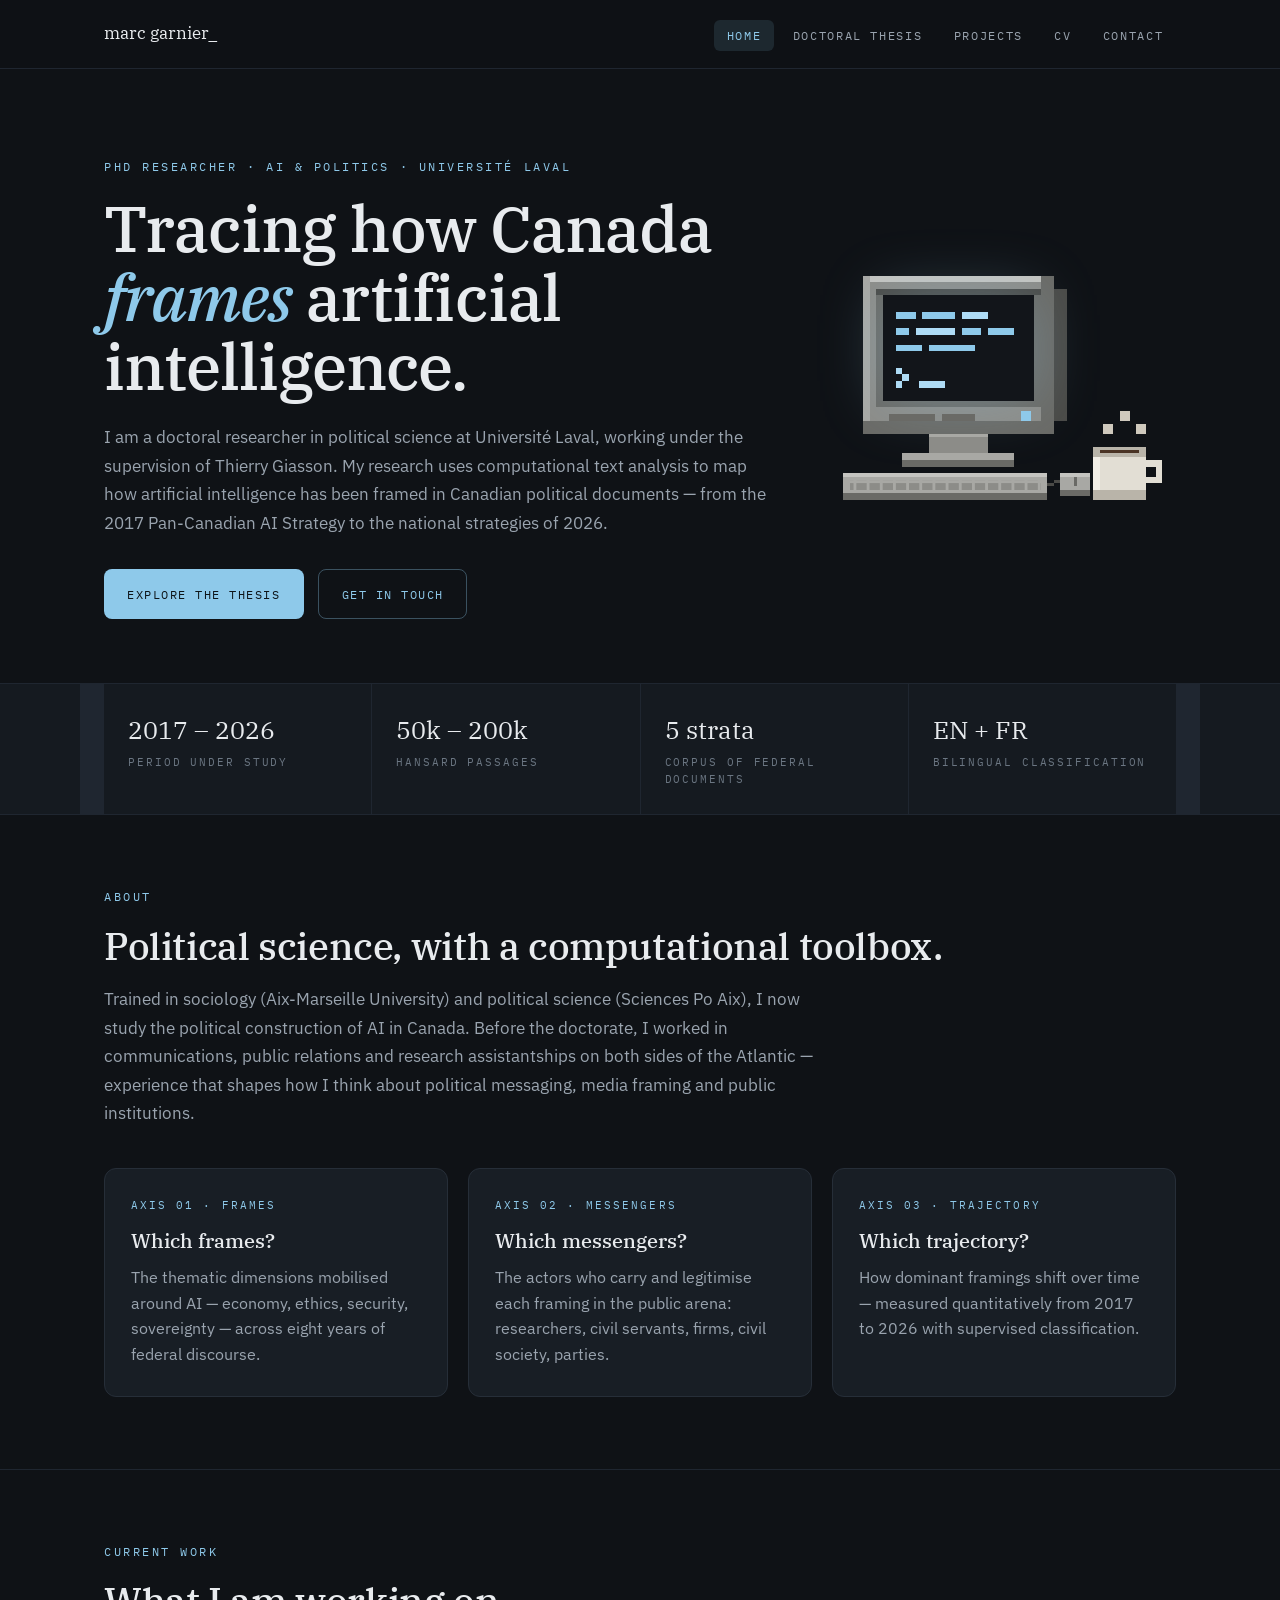
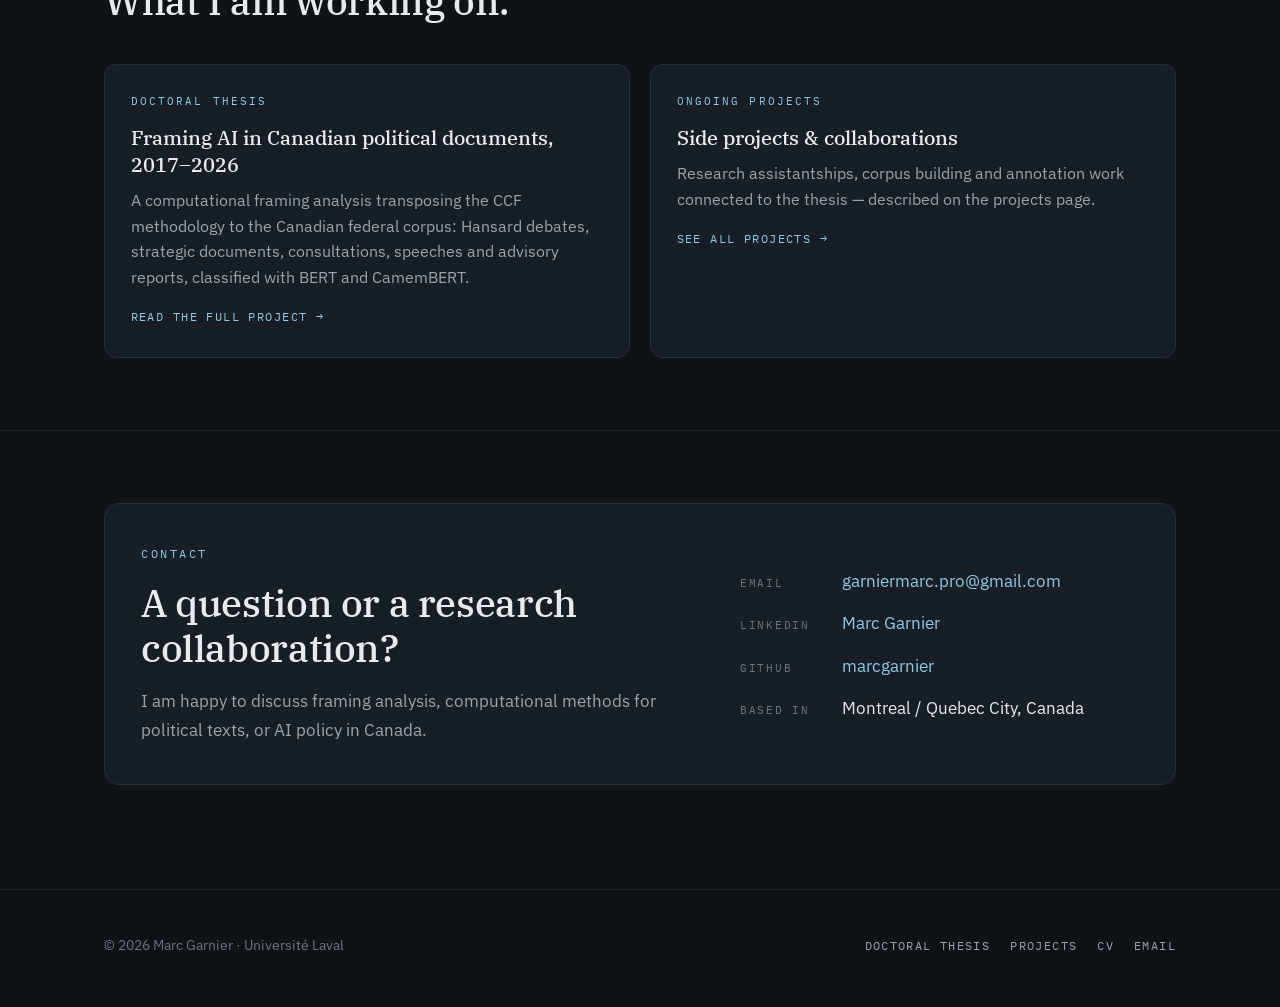
==== commit 5db1eef2: "Description de ce que vous avez changé" ====
--- a/index.html
+++ b/index.html
@@ -8,6 +8,7 @@
   <link rel="preconnect" href="https://fonts.googleapis.com">
   <link rel="preconnect" href="https://fonts.gstatic.com" crossorigin>
   <link href="https://fonts.googleapis.com/css2?family=IBM+Plex+Mono:wght@400;500&family=IBM+Plex+Sans:wght@400;500;600&family=IBM+Plex+Serif:ital,wght@0,400;0,500;1,400&display=swap" rel="stylesheet">
+  <link rel="icon" type="image/svg+xml" href="assets/favicon.svg">
   <link rel="stylesheet" href="css/style.css">
 </head>
 <body>
@@ -34,7 +35,7 @@
     <section class="hero">
       <div class="wrap hero-grid">
         <div>
-          <span class="kicker">PhD Researcher · AI & Political Science · Université Laval</span>
+          <span class="kicker">PhD Researcher · AI & politics · Université Laval</span>
           <h1>Tracing how Canada <em>frames</em> artificial intelligence.</h1>
           <p class="lede">
             I am a doctoral researcher in political science at Université Laval, working under the
